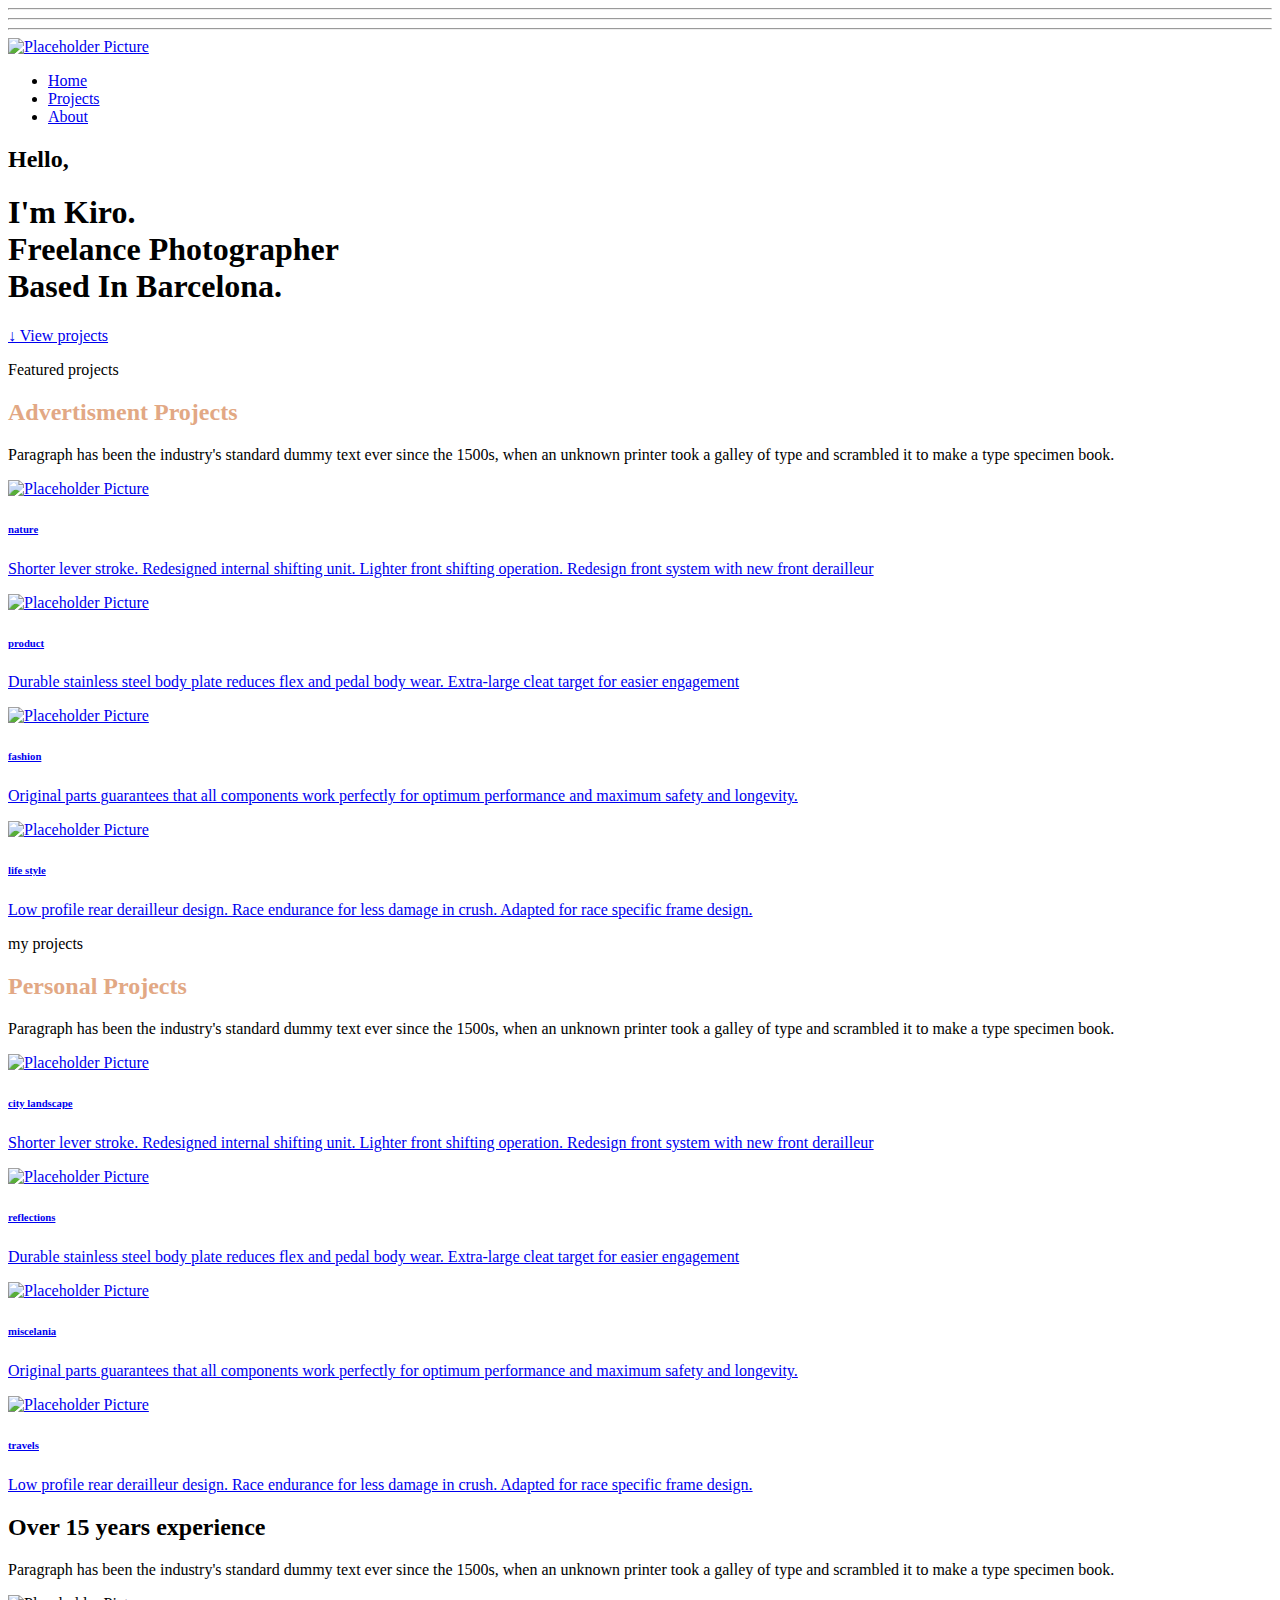
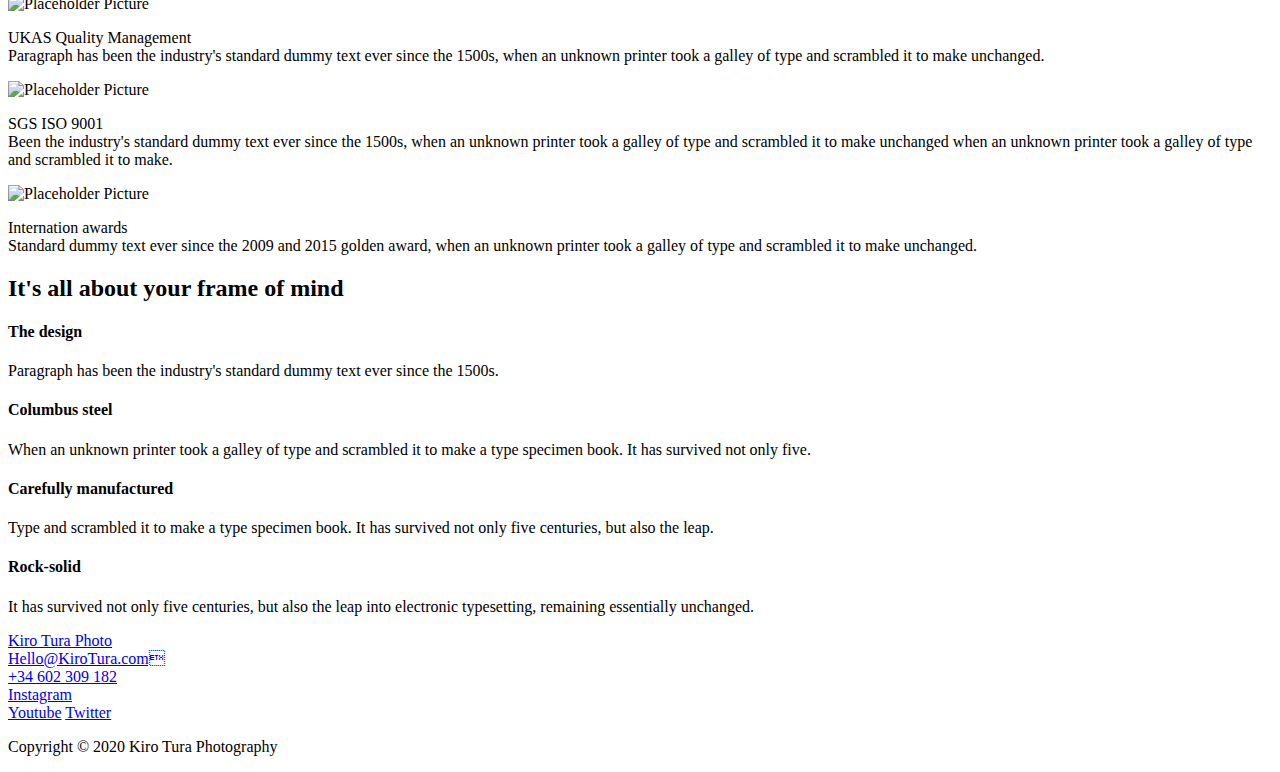
==== index.html @ e9ef2234 "Add files via upload" ====
<!DOCTYPE html>
<html lang="en">

<head>
  <meta charset="utf-8">
  <meta name="viewport" content="width=device-width,initial-scale=1">
  <meta name="generator" content="RSD 5.0.3490">
  <title>Index</title>
  <link rel="stylesheet" href="css/foundation.min.css">
  <link rel="stylesheet" href="css/wireframe-theme.min.css">
  <script>document.createElement( "picture" );</script>
  <script class="picturefill" async="async" src="js/picturefill.min.js"></script>
  <link rel="stylesheet" href="css/main.css">
  <link rel="stylesheet" href="https://fonts.googleapis.com/css?family=Archivo:400,500,b%7CMontserrat:100,300,400%7CRoboto:400,500">
</head>

<body class="no-js">
  <div class="container nav-container">
    <div class="container button mobile-menu-toggle" data-toggle="view-menu">
      <div class="rule menu-line">
        <hr>
      </div>
      <div class="rule menu-line">
        <hr>
      </div>
      <div class="rule menu-line">
        <hr>
      </div>
    </div>
    <div class="container menu-wrapper" data-toggler="show-menu" id="view-menu"><a href="index.html" class="responsive-picture nav-logo">
        <picture>
          <img alt="Placeholder Picture" width="93" height="150" src="./images/KT-LOGO.png">
        </picture>
      </a><ul class="list-container menu"><li class="list-item-container nav-wrapper">
          <a class="link-text nav-item" href="index.html" data-toggle="view-menu">Home</a>
        </li><li class="list-item-container nav-wrapper">
          <a class="link-text nav-item" href="index.html#featured-projects" data-toggle="view-menu">Projects</a>
        </li><li class="list-item-container nav-wrapper">
          <a class="link-text nav-item" href="contact.html" data-toggle="view-menu">About</a>
        </li></ul></div>
  </div>
  <div class="container header-container">
    <div class="container heading-left-cont">
      <div class="container heading-section">
        <h2 class="hero-section-text">Hello,<br></h2>
        <h1 class="heading-1-hero-section">I'm Kiro. <br>Freelance Photographer<br>Based In Barcelona.</h1><a class="link-button button scroller smooth-scroll" href="#featured-projects" id="button-link-1"><span class="button-link-text-1 button-link-text-2">↓</span> View projects<br></a>
      </div>
    </div>
  </div>
  <div class="container surrounding-padding-col-1 featured-projects" id="featured-projects">
    <div class="container six-hundred-centered-cont">
      <p class="paragraph centered light"><span class="uppercase-p-1">Featured projects</span></p>
      <h2 class="centered turquoise">
        <font color="#e2a884">Advertisment Projects</font>
      </h2>
      <p class="paragraph centered light">Paragraph has been the industry's standard dummy text ever since the 1500s, when an unknown printer took a galley of type and scrambled it to make a type specimen book.</p>
    </div>
    <div class="container sample-60-buttons-cont twelve-hundred-centered-cont" data-outofview="true"><a href="project-page.html" class="link-container sample-60-advanced-bt">
        <div class="container">
          <div class="responsive-picture sample-60-img">
            <picture>
              <img alt="Placeholder Picture" width="600" height="600" src="./images/1.jpg">
            </picture>
          </div>
          <h6 class="project-title-box">nature</h6>
          <p class="paragraph text-card">Shorter lever stroke. Redesigned internal shifting unit. Lighter front shifting operation. Redesign front system with new front derailleur</p>
        </div><span class="glyph sample-60-arrow-icon"><i class="coffeecup-icons-arrow-right4"></i></span>
      </a><a href="project-page.html" class="link-container sample-60-advanced-bt">
        <div class="container">
          <div class="responsive-picture sample-60-img">
            <picture>
              <img alt="Placeholder Picture" width="600" height="600" src="./images/6.jpg">
            </picture>
          </div>
          <h6 class="project-title-box">product</h6>
          <p class="paragraph text-card">Durable stainless steel body plate reduces flex and pedal body wear. Extra-large cleat target for easier engagement</p>
        </div><span class="glyph sample-60-arrow-icon"><i class="coffeecup-icons-arrow-right4"></i></span>
      </a><a href="project-page.html" class="link-container sample-60-advanced-bt">
        <div class="container">
          <div class="responsive-picture sample-60-img">
            <picture>
              <img alt="Placeholder Picture" width="600" height="600" src="./images/2.jpg">
            </picture>
          </div>
          <h6 class="project-title-box">fashion</h6>
          <p class="paragraph text-card">Original parts guarantees that all components work perfectly for optimum performance and maximum safety and longevity.</p>
        </div><span class="glyph sample-60-arrow-icon"><i class="coffeecup-icons-arrow-right4"></i></span>
      </a><a href="project-page.html" class="link-container sample-60-advanced-bt">
        <div class="container">
          <div class="responsive-picture sample-60-img">
            <picture>
              <img alt="Placeholder Picture" width="600" height="600" src="./images/5.jpg">
            </picture>
          </div>
          <h6 class="project-title-box">life style</h6>
          <p class="paragraph text-card">Low profile rear derailleur design. Race endurance for less damage in crush. Adapted for race specific frame design.</p>
        </div><span class="glyph sample-60-arrow-icon"><i class="coffeecup-icons-arrow-right4"></i></span>
      </a></div>
  </div>
  <div class="container surrounding-padding-col-1">
    <div class="container six-hundred-centered-cont">
      <p class="paragraph centered light"><span class="uppercase-p-1">my projects</span></p>
      <h2 class="centered turquoise">
        <font color="#e2a884" class="heading-text-1">Personal Projects</font>
      </h2>
      <p class="paragraph centered light">Paragraph has been the industry's standard dummy text ever since the 1500s, when an unknown printer took a galley of type and scrambled it to make a type specimen book.</p>
    </div>
    <div class="container sample-60-buttons-cont twelve-hundred-centered-cont" data-outofview="true"><a href="project-page.html" class="link-container sample-60-advanced-bt">
        <div class="container">
          <div class="responsive-picture sample-60-img">
            <picture>
              <img alt="Placeholder Picture" width="600" height="600" src="./images/9.jpg">
            </picture>
          </div>
          <h6 class="project-title-box"><span class="heading-text-2">city landscape</span></h6>
          <p class="paragraph text-card">Shorter lever stroke. Redesigned internal shifting unit. Lighter front shifting operation. Redesign front system with new front derailleur</p>
        </div><span class="glyph sample-60-arrow-icon personal"><i class="coffeecup-icons-arrow-right4"></i></span>
      </a><a href="project-page.html" class="link-container sample-60-advanced-bt">
        <div class="container">
          <div class="responsive-picture sample-60-img">
            <picture>
              <img alt="Placeholder Picture" width="600" height="600" src="./images/7.jpg">
            </picture>
          </div>
          <h6 class="project-title-box"><span class="heading-text-3">reflections</span></h6>
          <p class="paragraph text-card">Durable stainless steel body plate reduces flex and pedal body wear. Extra-large cleat target for easier engagement</p>
        </div><span class="glyph sample-60-arrow-icon personal"><i class="coffeecup-icons-arrow-right4"></i></span>
      </a><a href="project-page.html" class="link-container sample-60-advanced-bt">
        <div class="container">
          <div class="responsive-picture sample-60-img">
            <picture>
              <img alt="Placeholder Picture" width="600" height="600" src="./images/8.jpg">
            </picture>
          </div>
          <h6 class="project-title-box"><span class="heading-text-4">miscelania</span></h6>
          <p class="paragraph text-card">Original parts guarantees that all components work perfectly for optimum performance and maximum safety and longevity.</p>
        </div><span class="glyph sample-60-arrow-icon personal"><i class="coffeecup-icons-arrow-right4"></i></span>
      </a><a href="project-page.html" class="link-container sample-60-advanced-bt">
        <div class="container">
          <div class="responsive-picture sample-60-img">
            <picture>
              <img alt="Placeholder Picture" width="600" height="600" src="./images/11.jpg">
            </picture>
          </div>
          <h6 class="project-title-box"><span class="heading-text-5">travels</span></h6>
          <p class="paragraph text-card">Low profile rear derailleur design. Race endurance for less damage in crush. Adapted for race specific frame design.</p>
        </div><span class="glyph sample-60-arrow-icon personal"><i class="coffeecup-icons-arrow-right4"></i></span>
      </a></div>
  </div>
  <div class="surrounding-padding-col sample-20 container">
    <div class="container six-hundred-centered-cont">
      <h2 class="centered">Over 15 years experience</h2>
      <p class="paragraph centered">Paragraph has been the industry's standard dummy text ever since the 1500s, when an unknown printer took a galley of type and scrambled it to make a type specimen book.</p>
    </div>
    <div class="container sample-20-content-cont">
      <div class="container sample-20-1of3-cont">
        <div class="responsive-picture sample-12-img">
          <picture>
            <img alt="Placeholder Picture" width="1200" height="1590" src="./images/logo_image.png">
          </picture>
        </div>
        <p class="paragraph text-awards"><span class="uppercase-p">UKAS Quality Management<br></span>Paragraph has been the industry's standard dummy text ever since the 1500s, when an unknown printer took a galley of type and scrambled it to make unchanged.</p>
      </div>
      <div class="container sample-20-1of3-cont">
        <div class="responsive-picture sample-12-img">
          <picture>
            <img alt="Placeholder Picture" width="1200" height="1590" src="./images/logo_image.png">
          </picture>
        </div>
        <p class="paragraph text-awards"><span class="uppercase-p">SGS ISO 9001<br></span>Been the industry's standard dummy text ever since the 1500s, when an unknown printer took a galley of type and scrambled it to make unchanged&nbsp;when an unknown printer took a galley of type and scrambled it to make.</p>
      </div>
      <div class="container sample-20-1of3-cont last">
        <div class="responsive-picture sample-12-img">
          <picture>
            <img alt="Placeholder Picture" width="1200" height="1590" src="./images/logo_image.png">
          </picture>
        </div>
        <p class="paragraph text-awards"><span class="uppercase-p">Internation awards<br></span>Standard dummy text ever since the 2009 and 2015 golden award, when an unknown printer took a galley of type and scrambled it to make unchanged.</p>
      </div>
    </div>
  </div>
  <div class="container sample-11 columbus-bike">
    <div class="container sample-11-left-col">
      <div class="container sample-11-content-cont">
        <h2 class="heading-dark-section">It's all about your frame of mind</h2>
        <div class="container sample-11-feature-cont">
          <h4 class="light">The design</h4>
          <p class="paragraph light">Paragraph has been the industry's standard dummy text ever since the 1500s.</p>
        </div>
        <div class="container sample-11-feature-cont">
          <h4 class="light">Columbus steel</h4>
          <p class="paragraph light">When an unknown printer took a galley of type and scrambled it to make a type specimen book. It has survived not only five.</p>
        </div>
        <div class="container sample-11-feature-cont">
          <h4 class="light">Carefully manufactured</h4>
          <p class="paragraph light">Type and scrambled it to make a type specimen book. It has survived not only five centuries, but also the leap.</p>
        </div>
        <div class="container sample-11-feature-cont">
          <h4 class="light">Rock-solid</h4>
          <p class="paragraph light">It has survived not only five centuries, but also the leap into electronic typesetting, remaining essentially unchanged.</p>
        </div>
      </div>
    </div>
  </div>
  <div class="surrounding-padding-col footer-contact-info container">
    <div class="container one-thousand-centered-cont sample-47-content-cont">
      <div class="container footer-contact-info-cont">
        <a class="link-text footer-contact-info" href="#">Kiro Tura Photo<br></a>
        <a class="link-text footer-contact-info" href="#">Hello@KiroTura.com<br></a>
        <a class="link-text footer-contact-info" href="#">+34 602 309 182</a>
      </div>
      <div class="container footer-contact-info-cont">
        <a class="link-text footer-contact-info" href="#">Instagram<br></a>
        <a class="link-text footer-contact-info" href="#">Youtube</a>
        <a class="link-text footer-contact-info" href="#">Twitter</a>
      </div>
    </div>
  </div>
  <div class="surrounding-padding-col-low footer-copyright container">
    <div class="container one-thousand-centered-cont">
      <p class="paragraph footer-copyright-text">Copyright © 2020 Kiro Tura Photography</p>
    </div>
  </div>
  <script src="js/jquery.min.js"></script>
  <script src="js/outofview.js"></script>
  <script src="js/what-input.min.js"></script>
  <script src="js/foundation.min.js"></script>
  <script>$(document).foundation();</script>
<!-- SMOOTH SCROLL -->
<script>
$(function() {
  $('a.smooth-scroll[href*="#"]:not([href="#"])').click(function() {
    if (location.pathname.replace(/^\//,'') == this.pathname.replace(/^\//,'') && location.hostname == this.hostname) {
      var target = $(this.hash);
      target = target.length ? target : $('[name=' + this.hash.slice(1) +']');
      if (target.length) {
        $('html,body').animate({
          scrollTop: target.offset().top
        }, 1000);
        return false;
      }
    }
  });
});
</script>
<!-- End of SMOOTH SCROLL -->
</body>

</html>
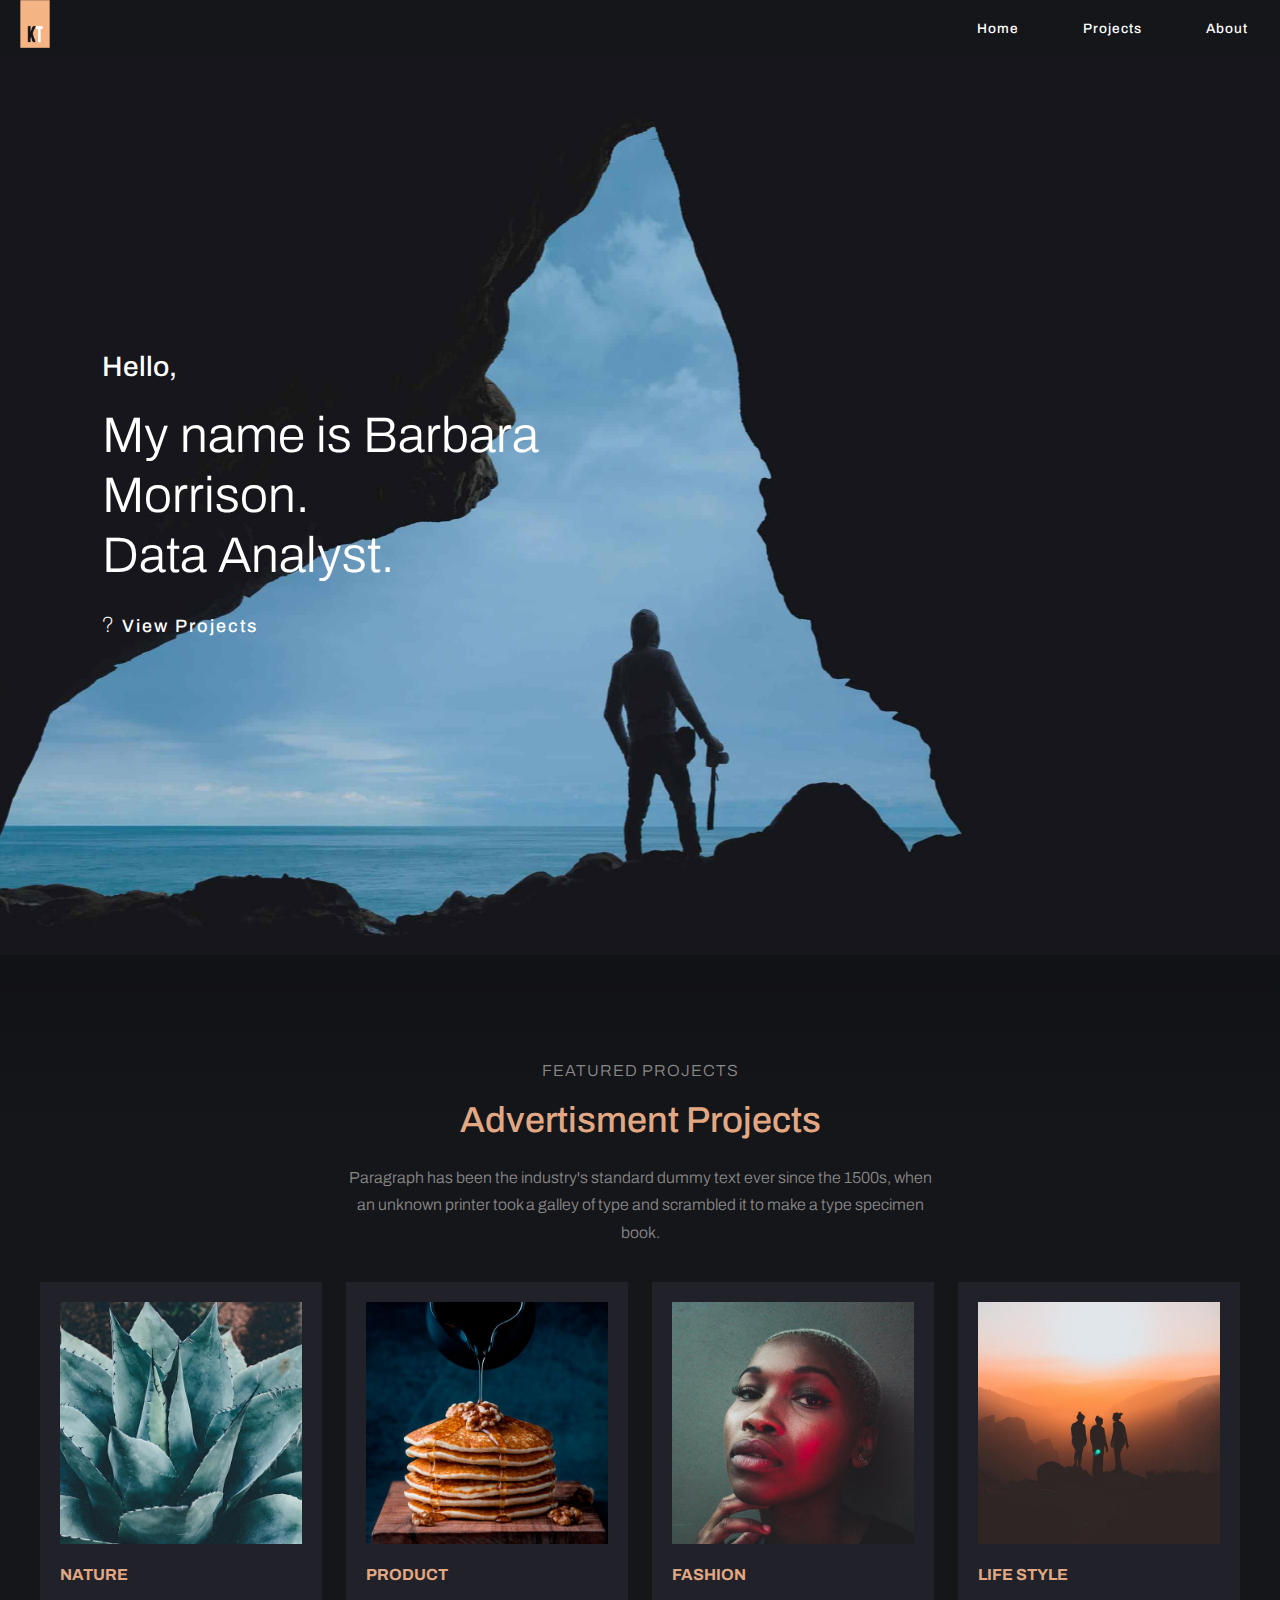
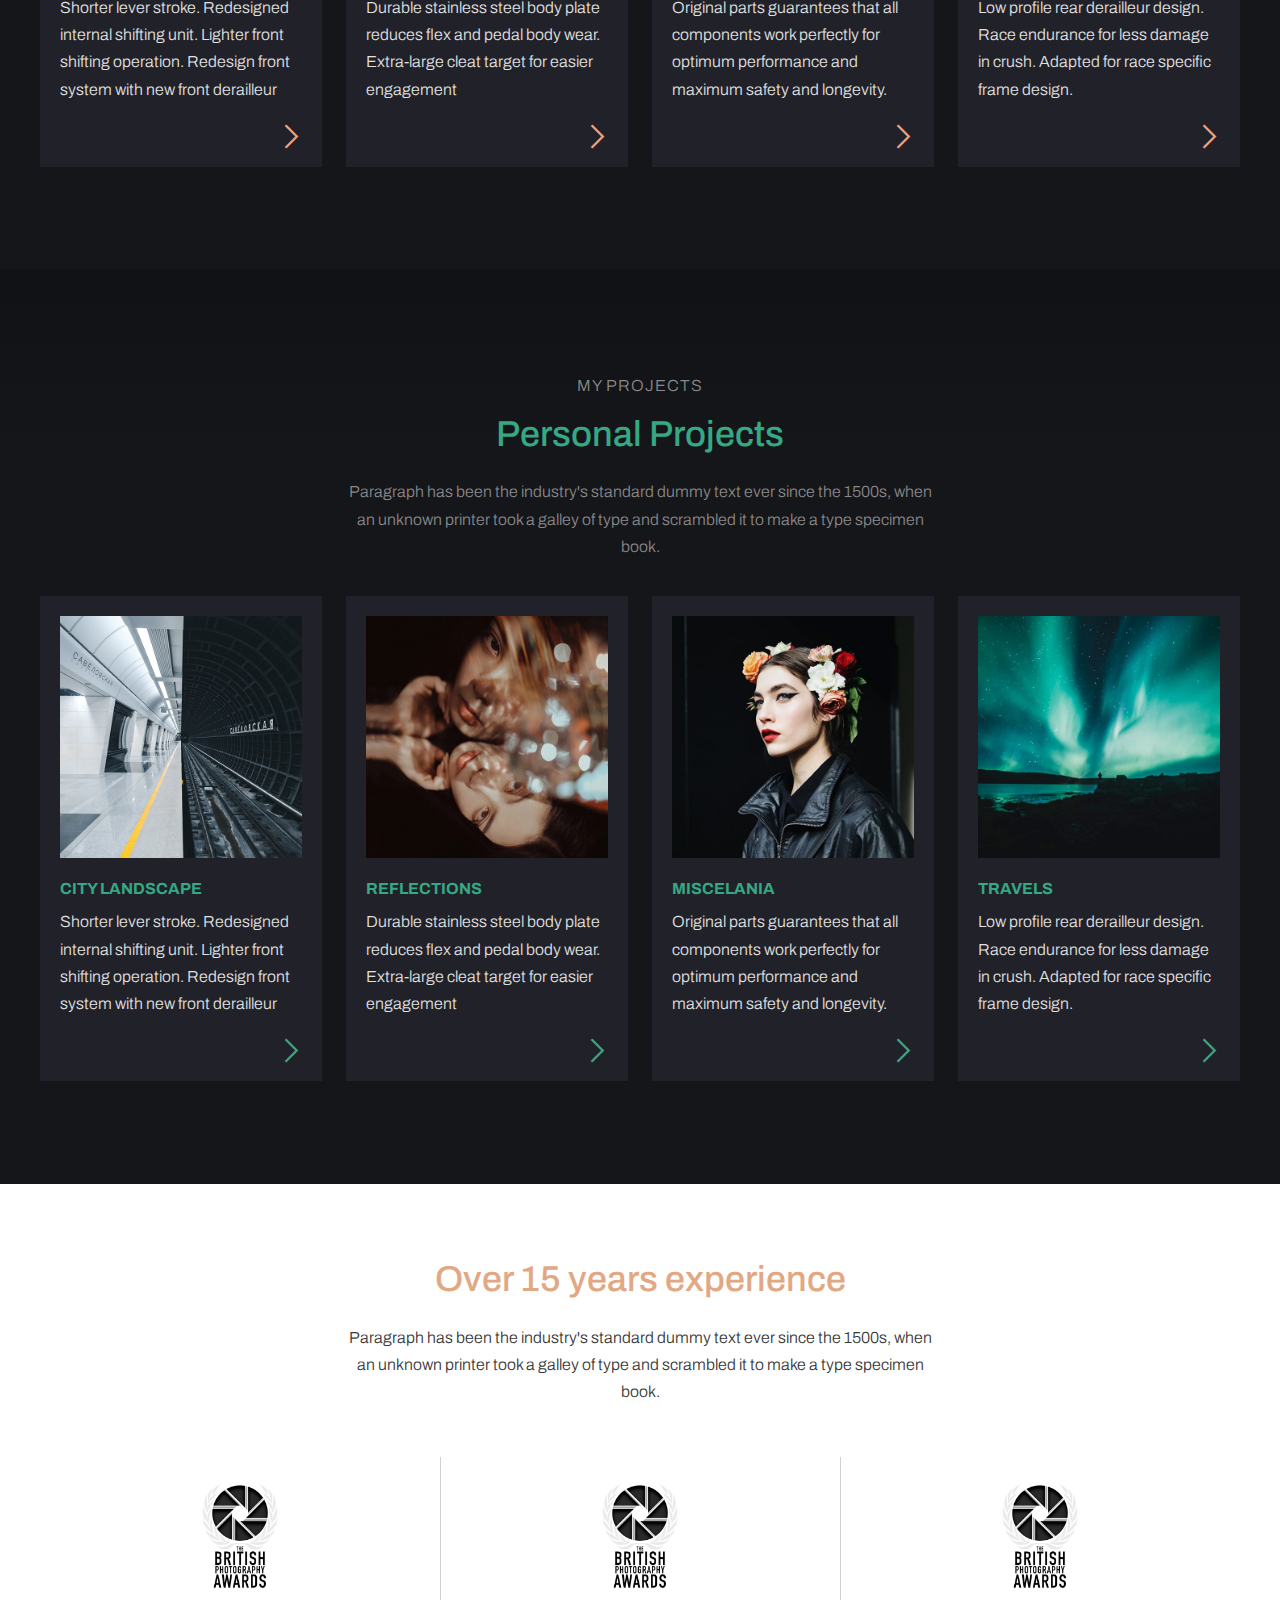
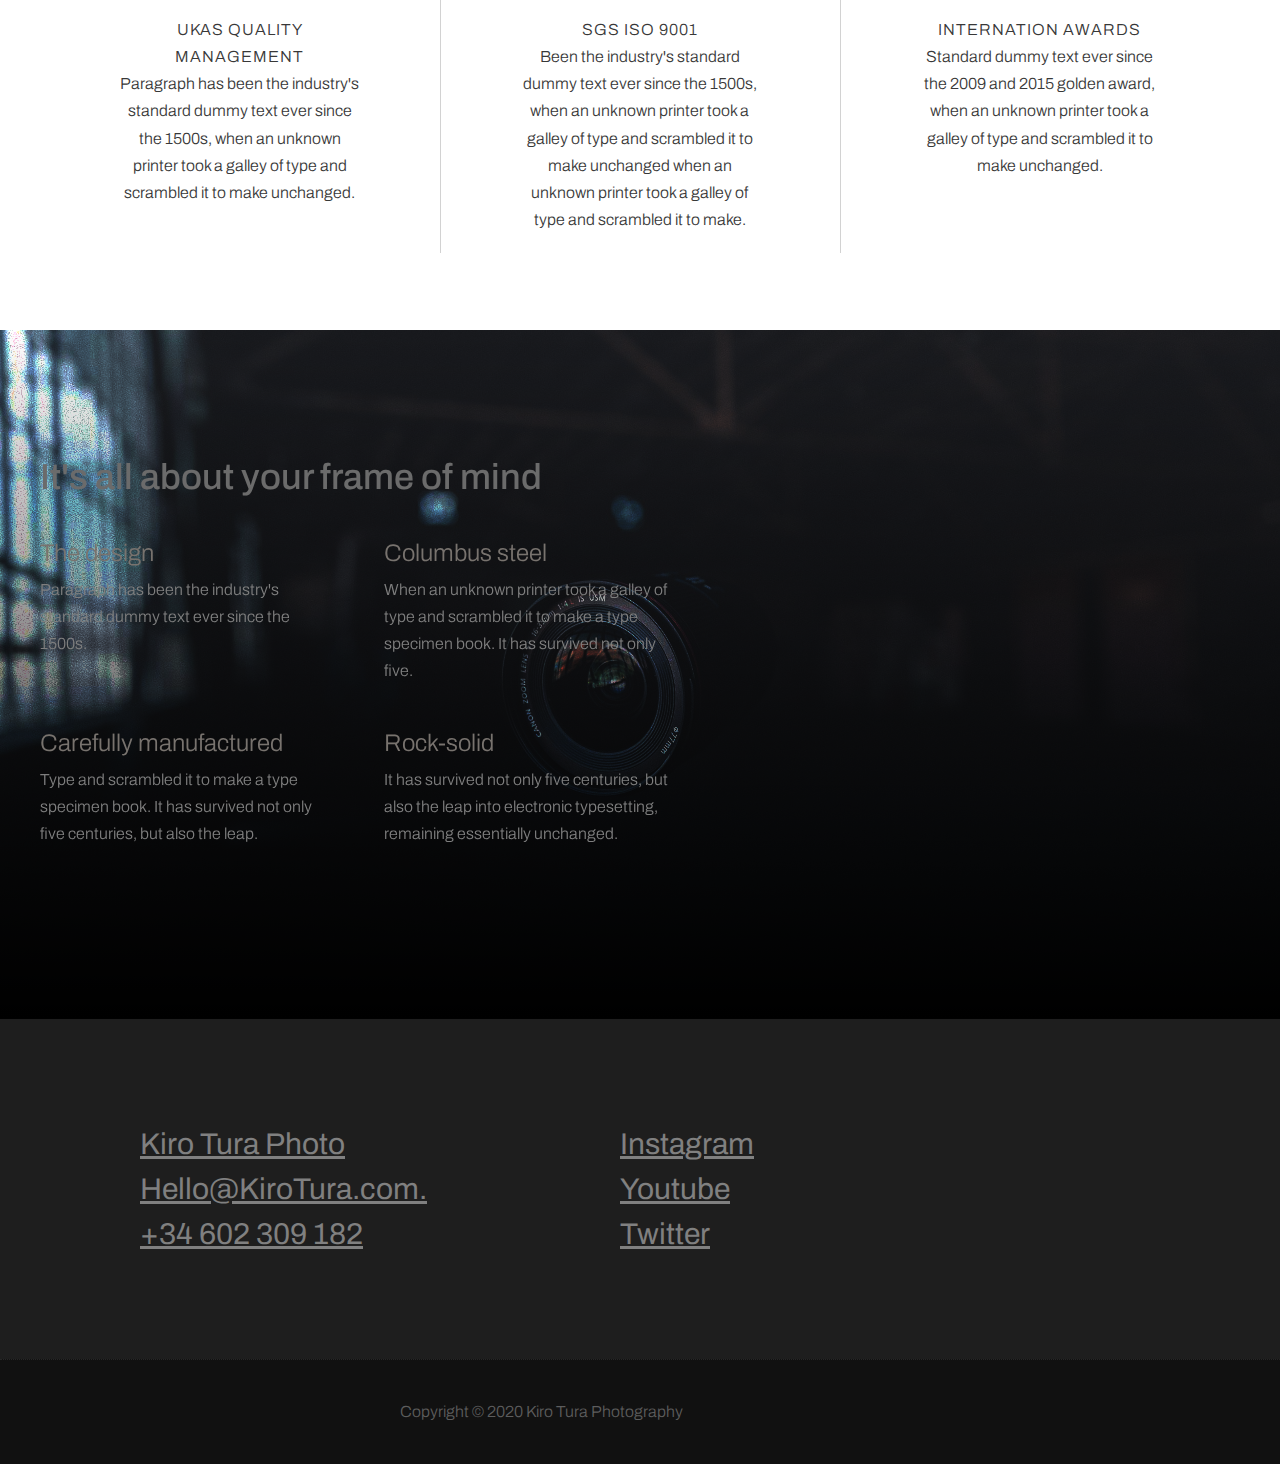
==== commit baeca449: "Add files via upload" ====
--- a/index.html
+++ b/index.html
@@ -43,7 +43,7 @@
     <div class="container heading-left-cont">
       <div class="container heading-section">
         <h2 class="hero-section-text">Hello,<br></h2>
-        <h1 class="heading-1-hero-section">I'm Kiro. <br>Freelance Photographer<br>Based In Barcelona.</h1><a class="link-button button scroller smooth-scroll" href="#featured-projects" id="button-link-1"><span class="button-link-text-1 button-link-text-2">↓</span> View projects<br></a>
+        <h1 class="heading-1-hero-section">My name is Barbara Morrison. <br>Data Analyst.</h1><a class="link-button button scroller smooth-scroll" href="#featured-projects" id="button-link-1"><span class="button-link-text-1 button-link-text-2">?</span> View projects<br></a>
       </div>
     </div>
   </div>
@@ -206,7 +206,7 @@
     <div class="container one-thousand-centered-cont sample-47-content-cont">
       <div class="container footer-contact-info-cont">
         <a class="link-text footer-contact-info" href="#">Kiro Tura Photo<br></a>
-        <a class="link-text footer-contact-info" href="#">Hello@KiroTura.com<br></a>
+        <a class="link-text footer-contact-info" href="#">Hello@KiroTura.com.<br></a>
         <a class="link-text footer-contact-info" href="#">+34 602 309 182</a>
       </div>
       <div class="container footer-contact-info-cont">
--- a/css/wireframe-theme.min.css
+++ b/css/wireframe-theme.min.css
@@ -0,0 +1 @@
+blockquote,body,button,dd,div,dl,dt,form,h1,h2,h3,h4,h5,h6,input,li,ol,p,pre,select,td,textarea,th,ul{font-family:'Helvetica Neue',Helvetica,Arial,sans-serif}body{border:none;max-width:none;margin:0 auto;position:relative;min-height:100vh}.row{border:none}.container,.container-fluid,.form-container,.link-container,.subgrid,[class*=callout]{min-width:10px}.link-container,label.label-container{display:block}li.list-item-link{width:auto;max-width:none;min-width:0;min-height:0;background-color:transparent}.responsive-picture{width:100%;overflow:hidden;max-width:200px;display:block}.responsive-picture picture{max-width:none;display:block;line-height:0}.responsive-picture img{width:100%;height:100%}.placeholder-hero{background-color:lightgrey;text-align:left;padding:10px 0 10px 20px}h1.hero-header{color:#464646}p.hero-tagline{color:#646464;font-style:normal;padding:0}.social-media{display:block}.social-media *{font-family:coffeecup-font-icons!important;color:#444;background-color:transparent}.social-media li{display:inline;padding:2px}.social-element{display:inline-block;text-align:center}.social-element a.social-label{text-align:center;font-family:Georgia,Times,'Times New Roman',serif;display:block}a.social-image{background-color:#525252;border-radius:3px;max-width:32px;display:inline-block}a.social-image img{margin:0 auto;display:block;width:100%;height:100%}span.text-element{display:block;line-height:1.2;font-size:.875em}a.glyph,span.glyph{display:block;text-decoration:none}a.glyph i,span.glyph i{line-height:1}.image-for-button{height:auto;overflow:hidden;width:100%;max-width:24px;display:inline-block;vertical-align:inherit}.image-for-button picture{max-width:none;height:auto;display:block;line-height:0}.image-for-button img{width:100%;height:100%}button.button-glyph,button.button-image{font-family:'Helvetica Neue',Helvetica,Arial,sans-serif}a.glyph-for-button,span.glyph-for-button{font-size:22px;text-decoration:none}a.glyph-for-button i,span.glyph-for-button i{line-height:1}a[class*=link-button] .image-for-button{vertical-align:middle}button[data-coffeebuilder-button][data-disabled]{opacity:.25;cursor:not-allowed}.responsive-video{position:relative;padding-bottom:56.25%;height:0;overflow:hidden;max-width:100%}.responsive-video.square{padding-bottom:120%;max-width:initial}.responsive-video embed,.responsive-video iframe,.responsive-video object{position:absolute;top:0;left:0;width:100%;height:100%}video{width:50%;background-color:#000}audio{display:inline-block;-webkit-box-sizing:border-box;box-sizing:border-box;background-color:transparent;padding:0 20px 30px;height:95px;width:50%;margin:10px}a{-webkit-transition-delay:0s;transition-delay:0s;-webkit-transition-timing-function:ease;transition-timing-function:ease;-webkit-transition-duration:0s;transition-duration:0s;-webkit-transition-property:all;transition-property:all}a.link-image-1-1,a.link-image-1-2,a.link-image-2-1,a.link-image-3-2,a.link-image-4-3{display:block;max-width:200px}a.link-image-1-1 img,a.link-image-1-2 img,a.link-image-2-1 img,a.link-image-3-2 img,a.link-image-4-3 img{max-width:200px;width:100%;height:100%}.rule{padding:5px 0;width:100%;margin:7px 0}.rule hr{margin:0;padding:0;border:none;border-top:1px solid #ddd;width:100%;max-width:none}code{font-family:Consolas,monaco,monospace}form.paypal-button,form.paypal-image{display:inline-block;padding:0;overflow:hidden}form.paypal-button button{padding:.85em 1em;color:inherit;cursor:inherit;display:block;margin:0;width:100%;height:100%}form.paypal-image input[type=image]{width:100%;margin:0}.bg-full-screen-container{position:fixed;top:0;right:0;bottom:0;left:0;z-index:-100;overflow:hidden}video.full-screen-video{position:absolute;top:0;right:0;bottom:0;left:0;z-index:-100;width:100%;height:100%;background-color:transparent;object-fit:cover}.bg-content-size-container{position:relative;display:block;overflow:hidden;margin:0;min-height:100px;width:100%}video.content-size-video{position:absolute;top:0;right:0;bottom:0;left:0;z-index:-1;width:100%;height:100%;background-color:transparent;object-fit:cover}.button.dropdown{border-top-style:none;border-top-color:inherit}.button.dropdown::after{border-color:transparent;border-top-color:inherit}.button.dropdown.hollow.alert::after,.button.dropdown.hollow.primary::after,.button.dropdown.hollow.secondary::after,.button.dropdown.hollow.success::after,.button.dropdown.hollow.warning::after,.button.dropdown.hollow::after{border-top-color:inherit}.accordion-menu .is-accordion-submenu-parent:not(.has-submenu-toggle)>a::after,.submenu-toggle::after{border-color:transparent;border-top-color:inherit}.drilldown .is-drilldown-submenu-parent>a::after,.drilldown.align-left .is-drilldown-submenu-parent>a::after{border-color:transparent;border-left-color:inherit}.drilldown .js-drilldown-back>a::before,.drilldown.align-right .is-drilldown-submenu-parent>a::after{border-color:transparent;border-right-color:inherit}.dropdown.menu>li.is-dropdown-submenu-parent>a::after{border-color:transparent;border-top-color:inherit}.dropdown.menu.vertical>li.opens-left>a::after{border-color:transparent;border-right-color:inherit}.dropdown.menu.vertical>li.opens-right>a::after{border-color:transparent;border-left-color:inherit}.dropdown.menu.medium-horizontal>li.is-dropdown-submenu-parent>a::after{border-color:transparent;border-top-color:inherit}.dropdown.menu.medium-vertical>li.opens-left>a::after{border-color:transparent;border-right-color:inherit}.dropdown.menu.medium-vertical>li.opens-right>a::after{border-color:transparent;border-left-color:inherit}.dropdown.menu.large-horizontal>li.is-dropdown-submenu-parent>a::after{border-color:transparent;border-top-color:inherit}.dropdown.menu.large-vertical>li.opens-left>a::after{border-color:transparent;border-right-color:inherit}.dropdown.menu.large-vertical>li.opens-right>a::after{border-color:transparent;border-left-color:inherit}.is-dropdown-submenu .is-dropdown-submenu-parent.opens-left>a::after{border-color:transparent;border-right-color:inherit}.is-dropdown-submenu .is-dropdown-submenu-parent.opens-right>a::after{border-color:transparent;border-left-color:inherit}.tooltip.bottom::before{border-color:transparent;border-bottom-color:inherit}.tooltip.top::before{border-color:transparent;border-top-color:inherit}.tooltip.left::before{border-color:transparent;border-left-color:inherit}.tooltip.right::before{border-color:transparent;border-right-color:inherit}textarea{resize:none}input[type=range]{display:block;width:100%;margin:0 0 1rem;height:2.4375rem}.label-container span.text-element{display:inline-block;font-size:1em}.container.sd-four-cols,.container.sd-three-cols,.container.sd-two-cols{display:grid;max-width:75rem;padding-right:.625rem;padding-left:.625rem;margin-right:auto;margin-left:auto}@media screen and (min-width:40rem){.container.sd-four-cols,.container.sd-three-cols,.container.sd-two-cols{padding-right:.9375rem;padding-left:.9375rem;grid-column-gap:1.875rem}.container.sd-two-cols{grid-template-columns:1fr 1fr}.container.sd-three-cols{grid-template-columns:1fr 1fr 1fr}.container.sd-four-cols{grid-template-columns:1fr 1fr;grid-template-rows:auto auto}}@media screen and (min-width:64rem){.container.sd-four-cols{grid-template-columns:1fr 1fr 1fr 1fr}}--- a/css/main.css
+++ b/css/main.css
@@ -0,0 +1,1920 @@
+/* Text Elements */
+
+h1.title-project-page {
+  width: 80vw;
+  box-shadow: none;
+  color: #fff;
+  text-align: center;
+  text-transform: uppercase;
+  letter-spacing: 12px;
+  font-weight: 900;
+  font-size: 20px;
+  font-family: 'Archivo', sans-serif;
+
+  mix-blend-mode: normal;
+}
+
+h1 {
+  margin-bottom: 1rem;
+  color: #0067ff;
+  font-weight: 300;
+  font-size: 22px;
+  font-family: 'Montserrat', sans-serif;
+  line-height: 1.2;
+}
+
+h1.heading-1-hero-section {
+  color: #fff;
+  font-size: 32px;
+  font-family: 'Archivo', sans-serif;
+}
+
+h2 {
+  margin-bottom: 1.5rem;
+  margin-left: 0;
+  color: #fff;
+  font-weight: 500;
+  font-size: 28px;
+  font-family: 'Archivo', sans-serif;
+  line-height: 1.1;
+}
+
+h2.centered {
+  color: #e2a884;
+  text-align: center;
+}
+
+h2.turquoise {
+  color: #50b1a9;
+}
+
+h2.centered.turquoise {
+  color: #50b1a9;
+}
+
+h2.hero-section-text {
+  max-width: 0;
+  color: #fff;
+  text-transform: capitalize;
+  font-size: 28px;
+}
+
+h2 font.heading-text-1 {
+  color: #35a884;
+}
+
+h2.heading-dark-section {
+  margin-bottom: 40px;
+  width: 100%;
+  color: #fff;
+}
+
+h4 {
+  color: #404040;
+  font-weight: 300;
+  font-size: 18px;
+  font-family: 'Archivo', sans-serif;
+  line-height: 1.25;
+}
+
+h4.light {
+  color: #aecfea;
+}
+
+h6.project-title-box {
+  color: #e2a884;
+  text-transform: uppercase;
+  font-weight: 700;
+  font-family: 'Archivo', sans-serif;
+}
+
+h6 span.heading-text-2 {
+  color: #35a884;
+}
+
+h6 span.heading-text-3 {
+  color: #35a884;
+}
+
+h6 span.heading-text-4 {
+  color: #35a884;
+}
+
+h6 span.heading-text-5 {
+  color: #35a884;
+}
+
+h6 {
+  font-family: 'Montserrat', sans-serif;
+}
+
+p.paragraph {
+  margin-right: auto;
+  margin-bottom: 1rem;
+  margin-left: auto;
+  max-width: 800px;
+  color: #e1e1e1;
+  text-align: center;
+  font-weight: 300;
+  font-size: 14px;
+  font-family: 'Archivo', sans-serif;
+  line-height: 1.7;
+}
+
+p.paragraph.centered {
+  color: #383838;
+  text-align: center;
+}
+
+p.paragraph span.uppercase-p {
+  text-transform: uppercase;
+  letter-spacing: .0625rem;
+}
+
+p.paragraph.light {
+  color: #898989;
+  text-align: left;
+}
+
+p.paragraph span.uppercase-p-1 {
+  text-transform: uppercase;
+  letter-spacing: .0625rem;
+}
+
+p.paragraph.centered.light {
+  color: #898989;
+  text-align: center;
+}
+
+p.paragraph.footer-copyright-text {
+  margin-top: 5px;
+  margin-bottom: 5px;
+  width: 100%;
+  color: #5d5d5d;
+}
+
+p.paragraph.text-card {
+  margin-bottom: 18px;
+  width: 100%;
+  text-align: left;
+}
+
+p.paragraph.text-awards {
+  margin-bottom: 0;
+  color: #383838;
+  text-align: center;
+}
+
+p.paragraph.paragraph-1 {
+  color: #bebebe;
+}
+
+p.paragraph.contact-paragraph {
+  color: #bebebe;
+}
+
+blockquote {
+  border-left-width: 0;
+  border-left-style: none;
+  color: #404040;
+  font-family: 'Roboto', Arial, 'Helvetica Neue', Helvetica, sans-serif;
+}
+
+blockquote.contact-large-quote-text {
+  padding-top: 0;
+  padding-right: 0;
+  padding-left: 0;
+  color: #404040;
+  text-indent: -15px;
+  text-transform: uppercase;
+  font-size: 30px;
+  font-family: 'Anton', sans-serif;
+  line-height: 1;
+}
+
+blockquote.contact-large-quote-text.light {
+  max-width: 600px;
+  color: #fff;
+  text-indent: -14px;
+  text-transform: capitalize;
+  font-family: 'Archivo', sans-serif;
+  line-height: 1.2;
+}
+
+a.link-text {
+  color: #e1e1e1;
+  text-decoration: underline;
+  font-size: 22px;
+  font-family: 'Archivo', sans-serif;
+}
+
+a.link-text.footer-contact-info {
+  color: #808080;
+  font-size: 18px;
+  line-height: 1.5;
+  -webkit-transition-duration: .15s;
+     -moz-transition-duration: .15s;
+       -o-transition-duration: .15s;
+          transition-duration: .15s;
+  -webkit-transition-property: color;
+     -moz-transition-property: color;
+       -o-transition-property: color;
+          transition-property: color;
+}
+
+a.link-text.nav-item {
+  display: block;
+  margin-right: 0;
+  margin-left: 0;
+  padding: 1.5rem .636364rem 1.3rem .6363636363636364rem;
+  color: #fff;
+  text-align: center;
+  text-decoration: none;
+  text-transform: capitalize;
+  letter-spacing: 1px;
+  font-weight: 500;
+  font-size: 18px;
+  font-family: 'Archivo', sans-serif;
+  -webkit-transition-delay: .05s;
+     -moz-transition-delay: .05s;
+       -o-transition-delay: .05s;
+          transition-delay: .05s;
+  -webkit-transition-timing-function: ease-in-out;
+     -moz-transition-timing-function: ease-in-out;
+       -o-transition-timing-function: ease-in-out;
+          transition-timing-function: ease-in-out;
+  -webkit-transition-duration: .3s;
+     -moz-transition-duration: .3s;
+       -o-transition-duration: .3s;
+          transition-duration: .3s;
+  -webkit-transition-property: all;
+     -moz-transition-property: all;
+       -o-transition-property: all;
+          transition-property: all;
+}
+
+a.link-text.link-previous-next-project {
+  color: #fff;
+  text-decoration: none;
+  text-transform: uppercase;
+  letter-spacing: 1px;
+  font-weight: 500;
+  font-size: 20px;
+}
+
+a.link-text.footer-contact-info:hover {
+  color: #ababab;
+  -webkit-transition-duration: .15s;
+     -moz-transition-duration: .15s;
+       -o-transition-duration: .15s;
+          transition-duration: .15s;
+  -webkit-transition-property: color;
+     -moz-transition-property: color;
+       -o-transition-property: color;
+          transition-property: color;
+}
+
+/* Interaction Elements */
+
+a.link-button.button {
+  margin-right: 10px;
+  margin-bottom: 10px;
+  padding-right: 1.7em;
+  padding-left: 1.7em;
+  border-color: rgba(60, 60, 60, .25);
+  background-color: transparent;
+  color: #3c3c3c;
+  text-transform: uppercase;
+  font-weight: 500;
+  font-family: 'Roboto', Arial, 'Helvetica Neue', Helvetica, sans-serif;
+}
+
+a.link-button {
+  padding: 12px 20px;
+  border-color: #0067ff;
+  border-radius: 0;
+  background-color: transparent;
+  letter-spacing: 2px;
+  font-size: 13px;
+  font-family: 'Montserrat', sans-serif;
+}
+
+a.link-button.button.newsletter-bt {
+  margin-right: 0;
+  margin-bottom: 0;
+}
+
+a.link-button.button.scroller.smooth-scroll {
+  border-width: 0;
+  color: #fff;
+  text-transform: capitalize;
+  font-family: 'Archivo', sans-serif;
+}
+
+a.link-button span.button-link-text-1 {
+  font-size: 1rem;
+}
+
+a.link-button span.button-link-text-2 {
+  font-size: .9375rem;
+}
+
+a.link-button span.button-link-text-1.button-link-text-2 {
+  font-weight: 100;
+  font-size: 1.375rem;
+}
+
+a.link-button#button-link-1 {
+  padding-right: 1.7em;
+  padding-left: 0;
+}
+
+a.link-button.button.scroller.smooth-scroll:hover {
+  color: #e2a884;
+  -webkit-transition-delay: 0s, 0s, 0s;
+     -moz-transition-delay: 0s, 0s, 0s;
+       -o-transition-delay: 0s, 0s, 0s;
+          transition-delay: 0s, 0s, 0s;
+  -webkit-transition-timing-function: ease-out, ease-out, ease;
+     -moz-transition-timing-function: ease-out, ease-out, ease;
+       -o-transition-timing-function: ease-out, ease-out, ease;
+          transition-timing-function: ease-out, ease-out, ease;
+  -webkit-transition-duration: 0s, .3s, 1s;
+     -moz-transition-duration: 0s, .3s, 1s;
+       -o-transition-duration: 0s, .3s, 1s;
+          transition-duration: 0s, .3s, 1s;
+  -webkit-transition-property: background-color, color, all;
+     -moz-transition-property: background-color, color, all;
+       -o-transition-property: background-color, color, all;
+          transition-property: background-color, color, all;
+  -webkit-transform: translateY(5px) translateZ(-1px) perspective(0px);
+     -moz-transform: translateY(5px) translateZ(-1px) perspective(0px);
+          transform: translateY(5px) translateZ(-1px) perspective(0px);
+}
+
+input[type=text] {
+  margin-bottom: 0;
+  padding-top: 1.2rem;
+  padding-bottom: 1.2rem;
+  color: #3c3c3c;
+  font-size: 14px;
+  font-family: 'Roboto', Arial, 'Helvetica Neue', Helvetica, sans-serif;
+}
+
+select.select {
+  color: #3c3c3c;
+  font-size: 14px;
+  font-family: 'Roboto', Arial, 'Helvetica Neue', Helvetica, sans-serif;
+}
+
+textarea {
+  height: 10rem;
+  color: #3c3c3c;
+  font-size: 14px;
+  font-family: 'Roboto', Arial, 'Helvetica Neue', Helvetica, sans-serif;
+}
+
+label.label {
+  margin-top: 20px;
+  margin-bottom: 10px;
+  padding: 0;
+  background-color: transparent;
+  color: #3c3c3c;
+  font-size: 14px;
+  font-family: 'Roboto', Arial, 'Helvetica Neue', Helvetica, sans-serif;
+}
+
+/* Layout Elements */
+
+body.project-body {
+  display: block;
+  background-color: #e1e1e1;
+}
+
+.container.one-thousand-centered-cont {
+  margin-right: auto;
+  margin-left: auto;
+  max-width: 1000px;
+}
+
+.container.six-hundred-centered-cont {
+  -webkit-flex-direction: column;
+      -ms-flex-direction: column;
+          flex-direction: column;
+  -ms-flex-align: center;
+  margin-right: auto;
+  margin-left: auto;
+  max-width: 600px;
+
+  -webkit-box-orient: vertical;
+  -webkit-box-direction: normal;
+     -moz-box-orient: vertical;
+     -moz-box-direction: normal;
+  -webkit-box-align: center;
+  -webkit-align-items: center;
+     -moz-box-align: center;
+          align-items: center;
+}
+
+.container.surrounding-padding-col {
+  -ms-flex-pack: center;
+  padding: 10vw 40px;
+  background-color: #f2f2f2;
+
+  -webkit-flex-wrap: wrap;
+      -ms-flex-wrap: wrap;
+          flex-wrap: wrap;
+  -webkit-box-pack: center;
+  -webkit-justify-content: center;
+     -moz-box-pack: center;
+          justify-content: center;
+}
+
+.container.sample-11-content-cont {
+  display: -webkit-box;
+  display: -webkit-flex;
+  display:    -moz-box;
+  display: -ms-flexbox;
+  display:         flex;
+  margin-right: 40px;
+  margin-left: 40px;
+  max-width: none;
+
+  -webkit-flex-wrap: wrap;
+      -ms-flex-wrap: wrap;
+          flex-wrap: wrap;
+}
+
+.container.sample-11-feature-cont {
+  margin-right: 0;
+  margin-bottom: 4%;
+  width: 100%;
+}
+
+.container.sample-20-content-cont {
+  display: -webkit-box;
+  display: -webkit-flex;
+  display:    -moz-box;
+  display: -ms-flexbox;
+  display:         flex;
+  -webkit-flex-direction: column;
+      -ms-flex-direction: column;
+          flex-direction: column;
+  -ms-flex-align: center;
+  margin-top: 4vw;
+  margin-bottom: 0vw;
+
+  -webkit-box-orient: vertical;
+  -webkit-box-direction: normal;
+     -moz-box-orient: vertical;
+     -moz-box-direction: normal;
+  -webkit-box-align: center;
+  -webkit-align-items: center;
+     -moz-box-align: center;
+          align-items: center;
+  -webkit-flex-wrap: wrap;
+      -ms-flex-wrap: wrap;
+          flex-wrap: wrap;
+}
+
+.container.sample-20-1of3-cont {
+  margin-bottom: 30px;
+  padding-right: 30px;
+  padding-bottom: 22px;
+  padding-left: 30px;
+  max-width: none;
+  width: 100%;
+  box-shadow: #d2d2d2 0 1px 0 0;
+}
+
+.container.last.sample-20-1of3-cont {
+  box-shadow: transparent 0 1px 0 0;
+}
+
+.container.twelve-hundred-centered-cont {
+  margin-right: auto;
+  margin-left: auto;
+  max-width: 1200px;
+}
+
+.container.one-thousand-centered-cont.sample-47-content-cont {
+  display: -webkit-box;
+  display: -webkit-flex;
+  display:    -moz-box;
+  display: -ms-flexbox;
+  display:         flex;
+  -webkit-flex-direction: row;
+      -ms-flex-direction: row;
+          flex-direction: row;
+
+  -webkit-box-orient: horizontal;
+  -webkit-box-direction: normal;
+     -moz-box-orient: horizontal;
+     -moz-box-direction: normal;
+  -webkit-flex-wrap: wrap;
+      -ms-flex-wrap: wrap;
+          flex-wrap: wrap;
+}
+
+.container.surrounding-padding-col-low {
+  -ms-flex-pack: center;
+  padding: 7vw 40px;
+
+  -webkit-flex-wrap: wrap;
+      -ms-flex-wrap: wrap;
+          flex-wrap: wrap;
+  -webkit-box-pack: center;
+  -webkit-justify-content: center;
+     -moz-box-pack: center;
+          justify-content: center;
+}
+
+.container.heading-section {
+  display: block;
+  float: none;
+  clear: none;
+  margin: 10vw 20px;
+  max-width: none;
+}
+
+.container.sample-11-left-col {
+  display: -webkit-box;
+  display: -webkit-flex;
+  display:    -moz-box;
+  display: -ms-flexbox;
+  display:         flex;
+  -webkit-flex-direction: column;
+      -ms-flex-direction: column;
+          flex-direction: column;
+  -ms-flex-pack: center;
+  -ms-flex-align: center;
+  width: 100%;
+  -webkit-filter: invert(.58);
+          filter: invert(.58);
+
+  -webkit-box-pack: center;
+  -webkit-justify-content: center;
+     -moz-box-pack: center;
+          justify-content: center;
+  -webkit-box-orient: vertical;
+  -webkit-box-direction: normal;
+     -moz-box-orient: vertical;
+     -moz-box-direction: normal;
+  -webkit-box-align: center;
+  -webkit-align-items: center;
+     -moz-box-align: center;
+          align-items: center;
+}
+
+.container.surrounding-padding-col-1 {
+  -ms-flex-pack: center;
+  padding: 10vw 40px;
+  background-color: #15161a;
+  background-image: -webkit-linear-gradient(top, rgba(0, 0, 0, .2) 0%, rgba(0, 0, 0, 0) 20%);
+  background-image:    -moz-linear-gradient(top, rgba(0, 0, 0, .2) 0%, rgba(0, 0, 0, 0) 20%);
+  background-image:      -o-linear-gradient(top, rgba(0, 0, 0, .2) 0%, rgba(0, 0, 0, 0) 20%);
+  background-image:         linear-gradient(180deg, rgba(0, 0, 0, .2) 0%, rgba(0, 0, 0, 0) 20%);
+  background-attachment: scroll;
+  background-position: left top;
+  background-clip: border-box;
+  background-origin: padding-box;
+  background-size: auto auto;
+  background-repeat: no-repeat;
+
+  -webkit-flex-wrap: wrap;
+      -ms-flex-wrap: wrap;
+          flex-wrap: wrap;
+  -webkit-box-pack: center;
+  -webkit-justify-content: center;
+     -moz-box-pack: center;
+          justify-content: center;
+  background-blend-mode: normal;
+}
+
+.container.sample-60-buttons-cont.twelve-hundred-centered-cont {
+  display: -webkit-box;
+  display: -webkit-flex;
+  display:    -moz-box;
+  display: -ms-flexbox;
+  display:         flex;
+  -ms-flex-pack: justify;
+
+  -webkit-flex-wrap: wrap;
+      -ms-flex-wrap: wrap;
+          flex-wrap: wrap;
+  -webkit-box-pack: justify;
+  -webkit-justify-content: space-between;
+     -moz-box-pack: justify;
+          justify-content: space-between;
+}
+
+.container.surrounding-padding-col.turquoise-breaker {
+  display: -webkit-box;
+  display: -webkit-flex;
+  display:    -moz-box;
+  display: -ms-flexbox;
+  display:         flex;
+  -ms-flex-align: center;
+  min-height: 40vh;
+  background-color: #15161a;
+  background-image: -webkit-linear-gradient(right, rgba(21, 22, 26, .66) 0%, rgba(29, 30, 33, 0) 30%), -webkit-linear-gradient(left, rgba(21, 22, 26, .66) 0%, rgba(29, 30, 33, 0) 30%), url('../images/gif-2.gif');
+  background-image:    -moz-linear-gradient(right, rgba(21, 22, 26, .66) 0%, rgba(29, 30, 33, 0) 30%), -moz-linear-gradient(left, rgba(21, 22, 26, .66) 0%, rgba(29, 30, 33, 0) 30%), url('../images/gif-2.gif');
+  background-image:      -o-linear-gradient(right, rgba(21, 22, 26, .66) 0%, rgba(29, 30, 33, 0) 30%), -o-linear-gradient(left, rgba(21, 22, 26, .66) 0%, rgba(29, 30, 33, 0) 30%), url('../images/gif-2.gif');
+  background-image:         linear-gradient(-90deg, rgba(21, 22, 26, .66) 0%, rgba(29, 30, 33, 0) 30%), linear-gradient(90deg, rgba(21, 22, 26, .66) 0%, rgba(29, 30, 33, 0) 30%), url('../images/gif-2.gif');
+  background-attachment: scroll, scroll, scroll;
+  background-position: left top, left top, center center;
+  background-clip: border-box, border-box, border-box;
+  background-origin: padding-box, padding-box, padding-box;
+  background-size: auto auto, auto auto, cover;
+  background-repeat: no-repeat, no-repeat, no-repeat;
+
+  background-blend-mode: multiply, multiply, overlay;
+  -webkit-box-align: center;
+  -webkit-align-items: center;
+     -moz-box-align: center;
+          align-items: center;
+}
+
+.container.newsletter-form-content-cont.one-thousand-centered-cont {
+  display: -webkit-box;
+  display: -webkit-flex;
+  display:    -moz-box;
+  display: -ms-flexbox;
+  display:         flex;
+}
+
+.container.surrounding-padding-col-low.turquoise-breaker {
+  background-color: #e2a884;
+}
+
+.container.footer-copyright.surrounding-padding-col-low {
+  background-color: #111;
+}
+
+.container.footer-contact-info.surrounding-padding-col {
+  background-color: #1e1e1e;
+}
+
+.container.footer-contact-info-cont {
+  display: -webkit-box;
+  display: -webkit-flex;
+  display:    -moz-box;
+  display: -ms-flexbox;
+  display:         flex;
+  -webkit-flex-direction: column;
+      -ms-flex-direction: column;
+          flex-direction: column;
+  margin-bottom: 20px;
+  padding-right: 20px;
+  width: 100%;
+
+  -webkit-box-orient: vertical;
+  -webkit-box-direction: normal;
+     -moz-box-orient: vertical;
+     -moz-box-direction: normal;
+}
+
+.container.heading-left-cont {
+  display: grid;
+  -webkit-flex-direction: column;
+      -ms-flex-direction: column;
+          flex-direction: column;
+  -ms-flex-pack: center;
+  -ms-flex-align: center;
+  width: 100%;
+
+  -webkit-box-pack: center;
+  -webkit-justify-content: center;
+     -moz-box-pack: center;
+          justify-content: center;
+  -webkit-box-orient: vertical;
+  -webkit-box-direction: normal;
+     -moz-box-orient: vertical;
+     -moz-box-direction: normal;
+  -webkit-box-align: center;
+  -webkit-align-items: center;
+     -moz-box-align: center;
+          align-items: center;
+  grid-template-columns: none;
+  grid-template-rows: none;
+}
+
+.container.contact-large-quote.surrounding-padding-col {
+  display: -webkit-box;
+  display: -webkit-flex;
+  display:    -moz-box;
+  display: -ms-flexbox;
+  display:         flex;
+  -ms-flex-align: center;
+  min-height: 100vh;
+  background-color: #15161a;
+  background-image: url('../images/gif-2.gif');
+  background-attachment: fixed;
+  background-position: right center;
+  background-clip: border-box;
+  background-origin: padding-box;
+  background-size: cover;
+  background-repeat: no-repeat;
+
+  background-blend-mode: overlay;
+  -webkit-box-align: center;
+  -webkit-align-items: center;
+     -moz-box-align: center;
+          align-items: center;
+}
+
+.container.team-lets-talk-cont {
+  margin-bottom: 20px;
+  width: 100%;
+}
+
+.container.headquarters-cont.one-thousand-centered-cont {
+  display: -webkit-box;
+  display: -webkit-flex;
+  display:    -moz-box;
+  display: -ms-flexbox;
+  display:         flex;
+  -webkit-flex-direction: row;
+      -ms-flex-direction: row;
+          flex-direction: row;
+
+  -webkit-flex-wrap: wrap;
+      -ms-flex-wrap: wrap;
+          flex-wrap: wrap;
+  -webkit-box-orient: horizontal;
+  -webkit-box-direction: normal;
+     -moz-box-orient: horizontal;
+     -moz-box-direction: normal;
+}
+
+.container.headquarters-text-cont {
+  width: 100%;
+}
+
+.container.headquarters-gallery-cont {
+  display: -webkit-box;
+  display: -webkit-flex;
+  display:    -moz-box;
+  display: -ms-flexbox;
+  display:         flex;
+  -ms-flex-pack: justify;
+  width: 100%;
+
+  -webkit-flex-wrap: wrap;
+      -ms-flex-wrap: wrap;
+          flex-wrap: wrap;
+  -webkit-box-pack: justify;
+  -webkit-justify-content: space-between;
+     -moz-box-pack: justify;
+          justify-content: space-between;
+}
+
+.container.team-social-content-cont {
+  display: -webkit-box;
+  display: -webkit-flex;
+  display:    -moz-box;
+  display: -ms-flexbox;
+  display:         flex;
+  -ms-flex-pack: end;
+
+  -webkit-flex-wrap: wrap;
+      -ms-flex-wrap: wrap;
+          flex-wrap: wrap;
+  -webkit-box-pack: end;
+  -webkit-justify-content: flex-end;
+     -moz-box-pack: end;
+          justify-content: flex-end;
+}
+
+.container.contact-large-quote-cont.six-hundred-centered-cont {
+  -ms-flex-align: start;
+  margin-right: auto;
+  margin-left: 0vw;
+
+  -webkit-box-align: start;
+  -webkit-align-items: flex-start;
+     -moz-box-align: start;
+          align-items: flex-start;
+}
+
+.container.mobile-menu-toggle {
+  margin-bottom: 0;
+  background-color: rgba(37, 37, 37, .7);
+}
+
+.container.menu-wrapper {
+  position: fixed;
+  top: 60px;
+  right: 0;
+  bottom: 0;
+  left: 0;
+  z-index: 10;
+  display: none;
+  -webkit-flex-direction: column;
+      -ms-flex-direction: column;
+          flex-direction: column;
+  -ms-flex-align: center;
+  padding-top: 40px;
+  padding-bottom: 20px;
+  background-color: rgba(21, 22, 26, .95);
+  box-shadow: none;
+
+  -webkit-box-orient: vertical;
+  -webkit-box-direction: normal;
+     -moz-box-orient: vertical;
+     -moz-box-direction: normal;
+  -webkit-box-align: center;
+  -webkit-align-items: center;
+     -moz-box-align: center;
+          align-items: center;
+}
+
+.container.button.mobile-menu-toggle {
+  display: block;
+  -webkit-flex-direction: column;
+      -ms-flex-direction: column;
+          flex-direction: column;
+  -ms-flex-align: start;
+  padding: 1.2em 40px;
+  max-width: 50%;
+  background-color: #15161a;
+
+  -webkit-box-orient: vertical;
+  -webkit-box-direction: normal;
+     -moz-box-orient: vertical;
+     -moz-box-direction: normal;
+  -webkit-box-align: start;
+  -webkit-align-items: flex-start;
+     -moz-box-align: start;
+          align-items: flex-start;
+}
+
+.container.nav-container {
+  max-width: none;
+  background-color: #15161a;
+}
+
+.container.header-container {
+  display: -webkit-box;
+  display: -webkit-flex;
+  display:    -moz-box;
+  display: -ms-flexbox;
+  display:         flex;
+  -webkit-flex-direction: row;
+      -ms-flex-direction: row;
+          flex-direction: row;
+  height: 100vh;
+  background-color: #070707;
+  background-image: url('../images/aziz-acharki-209259-unsplash.jpg');
+  background-attachment: scroll;
+  background-position: center bottom;
+  background-clip: border-box;
+  background-origin: padding-box;
+  background-size: cover;
+  background-repeat: no-repeat;
+
+  -webkit-box-orient: horizontal;
+  -webkit-box-direction: normal;
+     -moz-box-orient: horizontal;
+     -moz-box-direction: normal;
+  background-blend-mode: normal;
+}
+
+.container.columbus-bike.sample-11 {
+  display: -webkit-box;
+  display: -webkit-flex;
+  display:    -moz-box;
+  display: -ms-flexbox;
+  display:         flex;
+  padding-top: 10vw;
+  padding-bottom: 10vw;
+  background-color: #15161a;
+  background-image: -webkit-linear-gradient(top, rgba(255, 255, 255, 0) 0%, rgba(0, 0, 0, 1) 100%), url('../images/jakob-owens-205635-unsplash.jpg');
+  background-image:    -moz-linear-gradient(top, rgba(255, 255, 255, 0) 0%, rgba(0, 0, 0, 1) 100%), url('../images/jakob-owens-205635-unsplash.jpg');
+  background-image:      -o-linear-gradient(top, rgba(255, 255, 255, 0) 0%, rgba(0, 0, 0, 1) 100%), url('../images/jakob-owens-205635-unsplash.jpg');
+  background-image:         linear-gradient(180deg, rgba(255, 255, 255, 0) 0%, rgba(0, 0, 0, 1) 100%), url('../images/jakob-owens-205635-unsplash.jpg');
+  background-attachment: scroll, scroll;
+  background-position: left top, center center;
+  background-clip: border-box, border-box;
+  background-origin: padding-box, padding-box;
+  background-size: auto auto, auto auto;
+  background-repeat: no-repeat, no-repeat;
+
+  -webkit-flex-wrap: wrap;
+      -ms-flex-wrap: wrap;
+          flex-wrap: wrap;
+  background-blend-mode: normal, color-dodge;
+}
+
+.container.featured-projects.surrounding-padding-col-1 {
+  background-color: #15161a;
+}
+
+.container.custom-sd-two-cols {
+  display: -webkit-box;
+  display: -webkit-flex;
+  display:    -moz-box;
+  display: -ms-flexbox;
+  display:         flex;
+  -webkit-flex-direction: row;
+      -ms-flex-direction: row;
+          flex-direction: row;
+  -ms-flex-pack: center;
+  -ms-flex-align: center;
+  padding: 3rem 0 6rem;
+
+  -webkit-box-orient: horizontal;
+  -webkit-box-direction: normal;
+     -moz-box-orient: horizontal;
+     -moz-box-direction: normal;
+  -webkit-flex-wrap: wrap;
+      -ms-flex-wrap: wrap;
+          flex-wrap: wrap;
+  -webkit-align-content: space-between;
+  -ms-flex-line-pack: justify;
+          align-content: space-between;
+  -webkit-box-align: center;
+  -webkit-align-items: center;
+     -moz-box-align: center;
+          align-items: center;
+  -webkit-box-pack: center;
+  -webkit-justify-content: center;
+     -moz-box-pack: center;
+          justify-content: center;
+  grid-template-columns: repeat(3 , auto);
+  grid-template-rows: auto;
+  -webkit-align-self: center;
+  -ms-flex-item-align: center;
+          align-self: center;
+}
+
+.container.hero-about {
+  display: -webkit-box;
+  display: -webkit-flex;
+  display:    -moz-box;
+  display: -ms-flexbox;
+  display:         flex;
+  -webkit-flex-direction: column;
+      -ms-flex-direction: column;
+          flex-direction: column;
+  -ms-flex-pack: center;
+  -ms-flex-align: center;
+  height: 60vh;
+  background-image: url('../images/jakob-owens-168415-unsplash.jpg');
+  background-attachment: fixed;
+  background-position: center -250px;
+  background-clip: border-box;
+  background-origin: padding-box;
+  background-size: cover;
+  background-repeat: no-repeat;
+
+  background-blend-mode: normal;
+  -webkit-box-orient: vertical;
+  -webkit-box-direction: normal;
+     -moz-box-orient: vertical;
+     -moz-box-direction: normal;
+  -webkit-box-pack: center;
+  -webkit-justify-content: center;
+     -moz-box-pack: center;
+          justify-content: center;
+  -webkit-align-content: center;
+  -ms-flex-line-pack: center;
+          align-content: center;
+  -webkit-box-align: center;
+  -webkit-align-items: center;
+     -moz-box-align: center;
+          align-items: center;
+  -webkit-flex-wrap: wrap;
+      -ms-flex-wrap: wrap;
+          flex-wrap: wrap;
+}
+
+.container.previous-project {
+  display: -webkit-box;
+  display: -webkit-flex;
+  display:    -moz-box;
+  display: -ms-flexbox;
+  display:         flex;
+  -webkit-flex-direction: column;
+      -ms-flex-direction: column;
+          flex-direction: column;
+  -ms-flex-pack: center;
+  -ms-flex-align: center;
+  margin-bottom: .25rem;
+  padding-bottom: 0;
+  min-height: 400px;
+  background-color: #ffbc95;
+  background-image: url('../images/car-background.png');
+  background-attachment: scroll;
+  background-position: center center;
+  background-clip: border-box;
+  background-origin: padding-box;
+  background-size: cover;
+  background-repeat: repeat;
+
+  background-blend-mode: normal;
+  -webkit-box-orient: vertical;
+  -webkit-box-direction: normal;
+     -moz-box-orient: vertical;
+     -moz-box-direction: normal;
+  -webkit-box-align: center;
+  -webkit-align-items: center;
+     -moz-box-align: center;
+          align-items: center;
+  -webkit-box-pack: center;
+  -webkit-justify-content: center;
+     -moz-box-pack: center;
+          justify-content: center;
+}
+
+.container.next-project {
+  display: -webkit-box;
+  display: -webkit-flex;
+  display:    -moz-box;
+  display: -ms-flexbox;
+  display:         flex;
+  -ms-flex-pack: center;
+  -ms-flex-align: center;
+  margin-top: .25rem;
+  min-height: 400px;
+  background-color: #ffbc95;
+  background-image: url('../images/picture-7-1.jpg');
+  background-attachment: scroll;
+  background-position: center center;
+  background-clip: border-box;
+  background-origin: padding-box;
+  background-size: cover;
+  background-repeat: repeat;
+
+  background-blend-mode: normal;
+  -webkit-box-align: center;
+  -webkit-align-items: center;
+     -moz-box-align: center;
+          align-items: center;
+  -webkit-box-pack: center;
+  -webkit-justify-content: center;
+     -moz-box-pack: center;
+          justify-content: center;
+}
+
+.container.projects-header {
+  display: -webkit-box;
+  display: -webkit-flex;
+  display:    -moz-box;
+  display: -ms-flexbox;
+  display:         flex;
+  -webkit-flex-direction: column;
+      -ms-flex-direction: column;
+          flex-direction: column;
+  -ms-flex-pack: center;
+  -ms-flex-align: center;
+  min-height: 60vh;
+  height: auto;
+  background-image: url('../images/alexandr-bormotin-1391847-unsplash-%281%29.jpg');
+  background-attachment: fixed;
+  background-position: center -250px;
+  background-clip: border-box;
+  background-origin: padding-box;
+  background-size: cover;
+  background-repeat: no-repeat;
+
+  background-blend-mode: normal;
+  -webkit-box-orient: vertical;
+  -webkit-box-direction: normal;
+     -moz-box-orient: vertical;
+     -moz-box-direction: normal;
+  -webkit-box-pack: center;
+  -webkit-justify-content: center;
+     -moz-box-pack: center;
+          justify-content: center;
+  -webkit-align-content: center;
+  -ms-flex-line-pack: center;
+          align-content: center;
+  -webkit-box-align: center;
+  -webkit-align-items: center;
+     -moz-box-align: center;
+          align-items: center;
+  -webkit-flex-wrap: wrap;
+      -ms-flex-wrap: wrap;
+          flex-wrap: wrap;
+}
+
+.container.projects-wrapper {
+  display: grid;
+  width: auto;
+  height: auto;
+  background-color: #e1e1e1;
+}
+
+.container.project-nav-row {
+  display: -webkit-box;
+  display: -webkit-flex;
+  display:    -moz-box;
+  display: -ms-flexbox;
+  display:         flex;
+  padding-bottom: 4rem;
+  min-height: 600px;
+
+  -webkit-flex-wrap: wrap;
+      -ms-flex-wrap: wrap;
+          flex-wrap: wrap;
+}
+
+.container.sample-60-buttons-cont.twelve-hundred-centered-cont.outofview {
+  position: relative;
+}
+
+.container.menu-wrapper.show-menu {
+  display: -webkit-box;
+  display: -webkit-flex;
+  display:    -moz-box;
+  display: -ms-flexbox;
+  display:         flex;
+  -ms-flex-pack: start;
+
+  -webkit-box-pack: start;
+  -webkit-justify-content: flex-start;
+     -moz-box-pack: start;
+          justify-content: flex-start;
+}
+
+.container.previous-project:hover {
+  background-blend-mode: multiply;
+}
+
+.container.next-project:hover {
+  background-blend-mode: multiply;
+}
+
+.link-container.sample-60-advanced-bt {
+  display: -webkit-box;
+  display: -webkit-flex;
+  display:    -moz-box;
+  display: -ms-flexbox;
+  display:         flex;
+  -webkit-flex-direction: column;
+      -ms-flex-direction: column;
+          flex-direction: column;
+  -ms-flex-pack: justify;
+  margin-top: 20px;
+  padding: 20px 20px 13px;
+  width: 100%;
+  background-color: #212229;
+  -webkit-transition-timing-function: ease-out;
+     -moz-transition-timing-function: ease-out;
+       -o-transition-timing-function: ease-out;
+          transition-timing-function: ease-out;
+  -webkit-transition-duration: .25s;
+     -moz-transition-duration: .25s;
+       -o-transition-duration: .25s;
+          transition-duration: .25s;
+  -webkit-transition-property: -webkit-transform;
+     -moz-transition-property:         transform, -moz-transform;
+       -o-transition-property:      -o-transform;
+          transition-property: -webkit-transform;
+          transition-property:         transform;
+          transition-property:         transform, -webkit-transform, -moz-transform, -o-transform;
+
+  -webkit-box-orient: vertical;
+  -webkit-box-direction: normal;
+     -moz-box-orient: vertical;
+     -moz-box-direction: normal;
+  -webkit-box-pack: justify;
+  -webkit-justify-content: space-between;
+     -moz-box-pack: justify;
+          justify-content: space-between;
+}
+
+.link-container.sample-60-advanced-bt:hover {
+  -webkit-transition-timing-function: ease;
+     -moz-transition-timing-function: ease;
+       -o-transition-timing-function: ease;
+          transition-timing-function: ease;
+  -webkit-transition-duration: .25s;
+     -moz-transition-duration: .25s;
+       -o-transition-duration: .25s;
+          transition-duration: .25s;
+  -webkit-transition-property: -webkit-transform;
+     -moz-transition-property:         transform, -moz-transform;
+       -o-transition-property:      -o-transform;
+          transition-property: -webkit-transform;
+          transition-property:         transform;
+          transition-property:         transform, -webkit-transform, -moz-transform, -o-transform;
+  -webkit-transform: translateY(0px) scaleX(1.05) scaleY(1.05);
+     -moz-transform: translateY(0px) scaleX(1.05) scaleY(1.05);
+       -o-transform: translateY(0px) scaleX(1.05) scaleY(1.05);
+          transform: translateY(0px) scaleX(1.05) scaleY(1.05);
+}
+
+div.responsive-picture.sample-12-img {
+  margin-right: auto;
+  margin-bottom: 20px;
+  margin-left: auto;
+  max-width: 90px;
+}
+
+span.glyph {
+  color: #3c3c3c;
+}
+
+div.responsive-picture.sample-60-img {
+  margin-right: 20px;
+  margin-bottom: 20px;
+  max-width: none;
+  background-color: #e2a884;
+}
+
+span.glyph.sample-60-arrow-icon {
+  width: 100%;
+  color: #e2a884;
+  text-align: right;
+  font-size: 24px;
+  line-height: 36px;
+}
+
+a.social-image.lets-talk-social-icon {
+  margin-left: 10px;
+  max-width: 48px;
+  background-color: #e2a884;
+}
+
+div.responsive-picture.headquarters-gallery-img {
+  display: block;
+  margin-bottom: 4%;
+  max-width: none;
+  width: 100%;
+  -webkit-transition-delay: 0s;
+     -moz-transition-delay: 0s;
+       -o-transition-delay: 0s;
+          transition-delay: 0s;
+  -webkit-transition-timing-function: ease;
+     -moz-transition-timing-function: ease;
+       -o-transition-timing-function: ease;
+          transition-timing-function: ease;
+  -webkit-transition-duration: 0s;
+     -moz-transition-duration: 0s;
+       -o-transition-duration: 0s;
+          transition-duration: 0s;
+  -webkit-transition-property: none;
+     -moz-transition-property: none;
+       -o-transition-property: none;
+          transition-property: none;
+}
+
+button.button {
+  margin-right: 10px;
+  margin-bottom: 10px;
+  padding: .95em 1.7em .7em;
+  border-color: rgba(60, 60, 60, .25);
+  background-color: transparent;
+  color: #3c3c3c;
+  text-transform: uppercase;
+  letter-spacing: 2px;
+  font-weight: 500;
+  font-family: 'Roboto', Arial, 'Helvetica Neue', Helvetica, sans-serif;
+}
+
+.rule.menu-line hr {
+  border-top-width: 2px;
+  border-top-color: #aecfea;
+}
+
+.rule.menu-line {
+  margin-top: 0;
+  margin-bottom: 0;
+  padding-top: 3px;
+  padding-bottom: 3px;
+  max-width: 24px;
+}
+
+ul.list-container.menu {
+  display: -webkit-box;
+  display: -webkit-flex;
+  display:    -moz-box;
+  display: -ms-flexbox;
+  display:         flex;
+  -webkit-flex-direction: column;
+      -ms-flex-direction: column;
+          flex-direction: column;
+  -ms-flex-pack: center;
+  -ms-flex-align: stretch;
+
+  -webkit-box-pack: center;
+  -webkit-justify-content: center;
+     -moz-box-pack: center;
+          justify-content: center;
+  -webkit-box-orient: vertical;
+  -webkit-box-direction: normal;
+     -moz-box-orient: vertical;
+     -moz-box-direction: normal;
+  -webkit-box-align: stretch;
+  -webkit-align-items: stretch;
+     -moz-box-align: stretch;
+          align-items: stretch;
+}
+
+li.list-item-container.nav-wrapper {
+  position: relative;
+  display: inline-block;
+}
+
+a.responsive-picture.nav-logo {
+  margin-right: auto;
+  margin-bottom: 20px;
+  margin-left: auto;
+  max-width: 60px;
+}
+
+span.glyph.personal.sample-60-arrow-icon {
+  color: #35a884;
+}
+
+div.responsive-picture {
+  padding-top: 0;
+  max-width: none;
+}
+
+div.responsive-picture.photo-interior-project {
+  margin-right: auto;
+  margin-left: auto;
+  padding-top: 1rem;
+  padding-right: .5rem;
+  padding-left: .5rem;
+  max-width: 600px;
+  width: auto;
+}
+
+button.button:hover {
+  padding-bottom: .7em;
+  border-color: rgba(60, 60, 60, .25);
+  background-color: transparent;
+  color: #3c3c3c;
+}
+
+div.responsive-picture.sample-60-img:hover {
+  mix-blend-mode: normal;
+}
+
+div.responsive-picture.photo-interior-project:hover {
+  -webkit-filter: grayscale(1) brightness(.64);
+          filter: grayscale(1) brightness(.64);
+}
+
+a.social-image.lets-talk-social-icon:hover {
+  background-color: #15161a;
+}
+
+@media screen and (min-width: 22.5rem) {
+  /* Text Elements */
+
+  h1.title-project-page {
+    font-size: 26px;
+  }
+
+  h1.heading-1-hero-section {
+    font-size: 45px;
+  }
+
+  /* Layout Elements */
+
+  .container.header-container {
+    -webkit-flex-direction: row;
+        -ms-flex-direction: row;
+            flex-direction: row;
+
+    -webkit-box-orient: horizontal;
+    -webkit-box-direction: normal;
+       -moz-box-orient: horizontal;
+       -moz-box-direction: normal;
+  }
+}
+
+@media screen and (min-width: 40rem) {
+  /* Text Elements */
+
+  h1 {
+    font-size: 28px;
+  }
+
+  h1.heading-1-hero-section {
+    font-size: 50px;
+  }
+
+  h2 {
+    font-size: 32px;
+  }
+
+  h4 {
+    font-size: 20px;
+  }
+
+  p.paragraph {
+    text-align: left;
+    font-size: 15px;
+  }
+
+  p.paragraph.footer-copyright-text {
+    margin-top: 0;
+    margin-bottom: 0;
+    width: 48%;
+    text-align: left;
+  }
+
+  blockquote.contact-large-quote-text {
+    text-indent: -26px;
+    font-size: 28px;
+  }
+
+  blockquote.contact-large-quote-text.light {
+    font-size: 50px;
+  }
+
+  a.link-text.footer-contact-info {
+    font-size: 24px;
+  }
+
+  a.link-text.nav-item {
+    padding: 1.5rem 1rem 1.2rem;
+    letter-spacing: 1px;
+    font-size: .85rem;
+
+    -webkit-box-flex: 1;
+    -webkit-flex: 1;
+       -moz-box-flex: 1;
+        -ms-flex: 1;
+            flex: 1;
+  }
+
+  a.link-text.nav-item:hover {
+    border-top-width: 0;
+    border-top-style: solid;
+    border-bottom-width: 0;
+    color: #e2a884;
+  }
+
+  /* Interaction Elements */
+
+  a.link-button {
+    font-size: 18px;
+  }
+
+  select.select {
+    font-size: 15px;
+  }
+
+  textarea {
+    font-size: 15px;
+  }
+
+  label.label {
+    font-size: 15px;
+  }
+
+  /* Layout Elements */
+
+  .container.sample-11-content-cont {
+    max-width: 600px;
+  }
+
+  .container.sample-11-feature-cont {
+    margin-right: 8%;
+    width: 42%;
+  }
+
+  .container.sample-20-content-cont {
+    -webkit-flex-direction: row;
+        -ms-flex-direction: row;
+            flex-direction: row;
+    -ms-flex-align: stretch;
+
+    -webkit-box-orient: horizontal;
+    -webkit-box-direction: normal;
+       -moz-box-orient: horizontal;
+       -moz-box-direction: normal;
+    -webkit-box-align: stretch;
+    -webkit-align-items: stretch;
+       -moz-box-align: stretch;
+            align-items: stretch;
+  }
+
+  .container.sample-20-1of3-cont {
+    margin-bottom: 0;
+    padding: 20px 40px;
+    max-width: none;
+    width: 33.33%;
+    box-shadow: #d2d2d2 1px 0 0 0;
+  }
+
+  .container.surrounding-padding-col-low {
+    padding-top: 4vw;
+    padding-bottom: 4vw;
+  }
+
+  .container.sample-11-left-col {
+    display: block;
+    -ms-flex-align: end;
+    min-height: 0;
+    max-width: 1200px;
+    width: 70%;
+
+    -webkit-box-align: end;
+    -webkit-align-items: flex-end;
+       -moz-box-align: end;
+            align-items: flex-end;
+  }
+
+  .container.footer-contact-info-cont {
+    margin-bottom: 0;
+    width: 48%;
+  }
+
+  .container.heading-left-cont {
+    display: -webkit-box;
+    display: -webkit-flex;
+    display:    -moz-box;
+    display: -ms-flexbox;
+    display:         flex;
+    -webkit-flex-direction: column;
+        -ms-flex-direction: column;
+            flex-direction: column;
+    -ms-flex-align: end;
+    margin-left: 4rem;
+    min-height: 0;
+    width: 50%;
+
+    -webkit-box-align: end;
+    -webkit-align-items: flex-end;
+       -moz-box-align: end;
+            align-items: flex-end;
+    -webkit-box-orient: vertical;
+    -webkit-box-direction: normal;
+       -moz-box-orient: vertical;
+       -moz-box-direction: normal;
+  }
+
+  .container.team-lets-talk-cont {
+    margin-right: 3%;
+    width: 60%;
+  }
+
+  .container.headquarters-cont.one-thousand-centered-cont {
+    -webkit-flex-direction: row;
+        -ms-flex-direction: row;
+            flex-direction: row;
+    -ms-flex-pack: justify;
+
+    -webkit-box-orient: horizontal;
+    -webkit-box-direction: normal;
+       -moz-box-orient: horizontal;
+       -moz-box-direction: normal;
+    -webkit-box-pack: justify;
+    -webkit-justify-content: space-between;
+       -moz-box-pack: justify;
+            justify-content: space-between;
+  }
+
+  .container.headquarters-text-cont {
+    width: 48%;
+  }
+
+  .container.headquarters-gallery-cont {
+    width: 48%;
+
+    -webkit-align-content: flex-start;
+    -ms-flex-line-pack: start;
+            align-content: flex-start;
+  }
+
+  .container.team-social-content-cont {
+    -ms-flex-pack: justify;
+
+    -webkit-box-pack: justify;
+    -webkit-justify-content: space-between;
+       -moz-box-pack: justify;
+            justify-content: space-between;
+  }
+
+  .container.mobile-menu-toggle {
+    display: none;
+  }
+
+  .container.menu-wrapper {
+    position: static;
+    display: block;
+    -webkit-flex-direction: row;
+        -ms-flex-direction: row;
+            flex-direction: row;
+    padding-top: 0;
+    padding-bottom: 0;
+    text-align: right;
+
+    -webkit-box-orient: horizontal;
+    -webkit-box-direction: normal;
+       -moz-box-orient: horizontal;
+       -moz-box-direction: normal;
+  }
+
+  .container.button.mobile-menu-toggle {
+    display: none;
+  }
+
+  .container.header-container {
+    -webkit-flex-direction: row;
+        -ms-flex-direction: row;
+            flex-direction: row;
+
+    -webkit-box-orient: horizontal;
+    -webkit-box-direction: normal;
+       -moz-box-orient: horizontal;
+       -moz-box-direction: normal;
+  }
+
+  .container.surrounding-padding-col-1 {
+    min-height: 100vh;
+    background-color: #15161a;
+    background-image: -webkit-linear-gradient(top, rgba(0, 0, 0, .2) 0%, rgba(0, 0, 0, 0) 20%);
+    background-image:    -moz-linear-gradient(top, rgba(0, 0, 0, .2) 0%, rgba(0, 0, 0, 0) 20%);
+    background-image:      -o-linear-gradient(top, rgba(0, 0, 0, .2) 0%, rgba(0, 0, 0, 0) 20%);
+    background-image:         linear-gradient(180deg, rgba(0, 0, 0, .2) 0%, rgba(0, 0, 0, 0) 20%);
+  }
+
+  .container.columbus-bike.sample-11 {
+    display: block;
+    background-position: center center;
+  }
+
+  .container.featured-projects.surrounding-padding-col-1 {
+    min-height: 100vh;
+  }
+
+  .container.previous-project {
+    margin-right: 0;
+    margin-bottom: 0;
+  }
+
+  .container.next-project {
+    margin-top: 0;
+  }
+
+  .container.project-nav-row {
+    min-height: 400px;
+  }
+
+  .link-container.sample-60-advanced-bt {
+    margin-bottom: 0;
+    padding-bottom: 10px;
+    width: 32%;
+    -webkit-transition-duration: .15s;
+       -moz-transition-duration: .15s;
+         -o-transition-duration: .15s;
+            transition-duration: .15s;
+    -webkit-transition-property: box-shadow;
+       -moz-transition-property: box-shadow;
+         -o-transition-property: box-shadow;
+            transition-property: box-shadow;
+  }
+
+  ul.list-container.menu {
+    display: inline-block;
+    -webkit-flex-direction: row;
+        -ms-flex-direction: row;
+            flex-direction: row;
+    -ms-flex-pack: end;
+
+    -webkit-box-orient: horizontal;
+    -webkit-box-direction: normal;
+       -moz-box-orient: horizontal;
+       -moz-box-direction: normal;
+    -webkit-box-pack: end;
+    -webkit-justify-content: flex-end;
+       -moz-box-pack: end;
+            justify-content: flex-end;
+    -webkit-box-flex: 1;
+    -webkit-flex: 1;
+       -moz-box-flex: 1;
+        -ms-flex: 1;
+            flex: 1;
+  }
+
+  li.list-item-container.nav-wrapper {
+    padding-right: 0;
+    background-color: transparent;
+  }
+
+  a.responsive-picture.nav-logo {
+    float: left;
+    margin-right: 20px;
+    margin-bottom: 0;
+    margin-left: 20px;
+    max-width: 30px;
+  }
+}
+
+@media screen and (min-width: 64rem) {
+  /* Text Elements */
+
+  h1.title-project-page {
+    font-size: 46px;
+  }
+
+  h1 {
+    font-size: 35px;
+  }
+
+  h2 {
+    font-size: 36px;
+  }
+
+  h4 {
+    font-size: 24px;
+  }
+
+  p.paragraph span.uppercase-p {
+    text-transform: uppercase;
+    letter-spacing: .0625rem;
+  }
+
+  p.paragraph span.uppercase-p-1 {
+    text-transform: uppercase;
+    letter-spacing: .0625rem;
+  }
+
+  p.paragraph {
+    font-size: 16px;
+  }
+
+  blockquote.contact-large-quote-text {
+    text-indent: -30px;
+    font-size: 2.5vw;
+  }
+
+  blockquote.contact-large-quote-text.light {
+    font-size: 60px;
+  }
+
+  a.link-text.footer-contact-info {
+    font-size: 30px;
+  }
+
+  a.link-text.nav-item {
+    padding-top: 1.2rem;
+    padding-right: 2rem;
+    padding-left: 2rem;
+    border-top: .1875rem solid transparent;
+    -webkit-transition-duration: .15s;
+       -moz-transition-duration: .15s;
+         -o-transition-duration: .15s;
+            transition-duration: .15s;
+  }
+
+  a.link-text.nav-item:hover {
+    border-top-width: .1875rem;
+    border-top-color: #e2a884;
+    color: #e2a884;
+    -webkit-transition-duration: .15s;
+       -moz-transition-duration: .15s;
+         -o-transition-duration: .15s;
+            transition-duration: .15s;
+  }
+
+  /* Interaction Elements */
+
+  a.link-button {
+    text-transform: uppercase;
+    font-weight: 500;
+    font-family: 'Roboto', Arial, 'Helvetica Neue', Helvetica, sans-serif;
+  }
+
+  select.select {
+    font-size: 16px;
+  }
+
+  textarea {
+    font-size: 16px;
+  }
+
+  label.label {
+    font-size: 16px;
+  }
+
+  /* Layout Elements */
+
+  .container.surrounding-padding-col {
+    margin-top: 0vh;
+    padding-top: 8vw;
+    padding-bottom: 8vw;
+    background-color: #fff;
+  }
+
+  .container.sample-20-1of3-cont {
+    padding-right: 6vw;
+    padding-left: 6vw;
+    max-width: 1200px;
+  }
+
+  .container.sample-20.surrounding-padding-col {
+    padding-top: 6vw;
+    padding-bottom: 6vw;
+  }
+
+  .container.twelve-hundred-centered-cont {
+    float: none;
+  }
+
+  .container.surrounding-padding-col-low {
+    padding-top: 3vw;
+    padding-bottom: 3vw;
+  }
+
+  .container.heading-section {
+    margin-right: 2px;
+    margin-left: 0;
+    max-width: 600px;
+  }
+
+  .container.sample-11-left-col {
+    width: 60%;
+  }
+
+  .container.surrounding-padding-col-1 {
+    padding-top: 8vw;
+    padding-bottom: 8vw;
+    background-color: #15161a;
+    background-image: -webkit-linear-gradient(top, rgba(0, 0, 0, .2) 0%, rgba(29, 30, 33, 0) 20%);
+    background-image:    -moz-linear-gradient(top, rgba(0, 0, 0, .2) 0%, rgba(29, 30, 33, 0) 20%);
+    background-image:      -o-linear-gradient(top, rgba(0, 0, 0, .2) 0%, rgba(29, 30, 33, 0) 20%);
+    background-image:         linear-gradient(180deg, rgba(0, 0, 0, .2) 0%, rgba(29, 30, 33, 0) 20%);
+    background-attachment: scroll;
+    background-position: left top;
+    background-clip: border-box;
+    background-origin: padding-box;
+    background-size: auto auto;
+    background-repeat: no-repeat;
+
+    background-blend-mode: normal;
+  }
+
+  .container.surrounding-padding-col.turquoise-breaker {
+    padding-top: 4vw;
+    padding-bottom: 4vw;
+  }
+
+  .container.footer-copyright.surrounding-padding-col-low {
+    border-top: .0625rem dotted #272727;
+  }
+
+  .container.contact-large-quote-cont.six-hundred-centered-cont {
+    display: -webkit-box;
+    display: -webkit-flex;
+    display:    -moz-box;
+    display: -ms-flexbox;
+    display:         flex;
+    margin-left: 10vw;
+    max-width: 50vw;
+  }
+
+  .container.sample-11-content-cont {
+    max-width: 800px;
+  }
+
+  .container.footer-contact-info.surrounding-padding-col {
+    background-color: #1e1e1e;
+  }
+
+  .container.columbus-bike.sample-11 {
+    background-size: cover;
+  }
+
+  .link-container.sample-60-advanced-bt {
+    width: 23.5%;
+    -webkit-transition-duration: .25s;
+       -moz-transition-duration: .25s;
+         -o-transition-duration: .25s;
+            transition-duration: .25s;
+    -webkit-transition-property: -webkit-transform;
+       -moz-transition-property:         transform, -moz-transform;
+         -o-transition-property:      -o-transform;
+            transition-property: -webkit-transform;
+            transition-property:         transform;
+            transition-property:         transform, -webkit-transform, -moz-transform, -o-transform;
+  }
+
+  .link-container.sample-60-advanced-bt:hover {
+    -webkit-transform: translateY(0px) scaleX(1.03) scaleY(1.02);
+       -moz-transform: translateY(0px) scaleX(1.03) scaleY(1.02);
+         -o-transform: translateY(0px) scaleX(1.03) scaleY(1.02);
+            transform: translateY(0px) scaleX(1.03) scaleY(1.02);
+  }
+
+  div.responsive-picture.sample-12-img {
+    max-width: 90px;
+  }
+
+  li.list-item-container.nav-wrapper {
+    -webkit-box-flex: 0;
+    -webkit-flex: 0 20;
+       -moz-box-flex: 0;
+        -ms-flex: 0 20;
+            flex: 0 20;
+  }
+}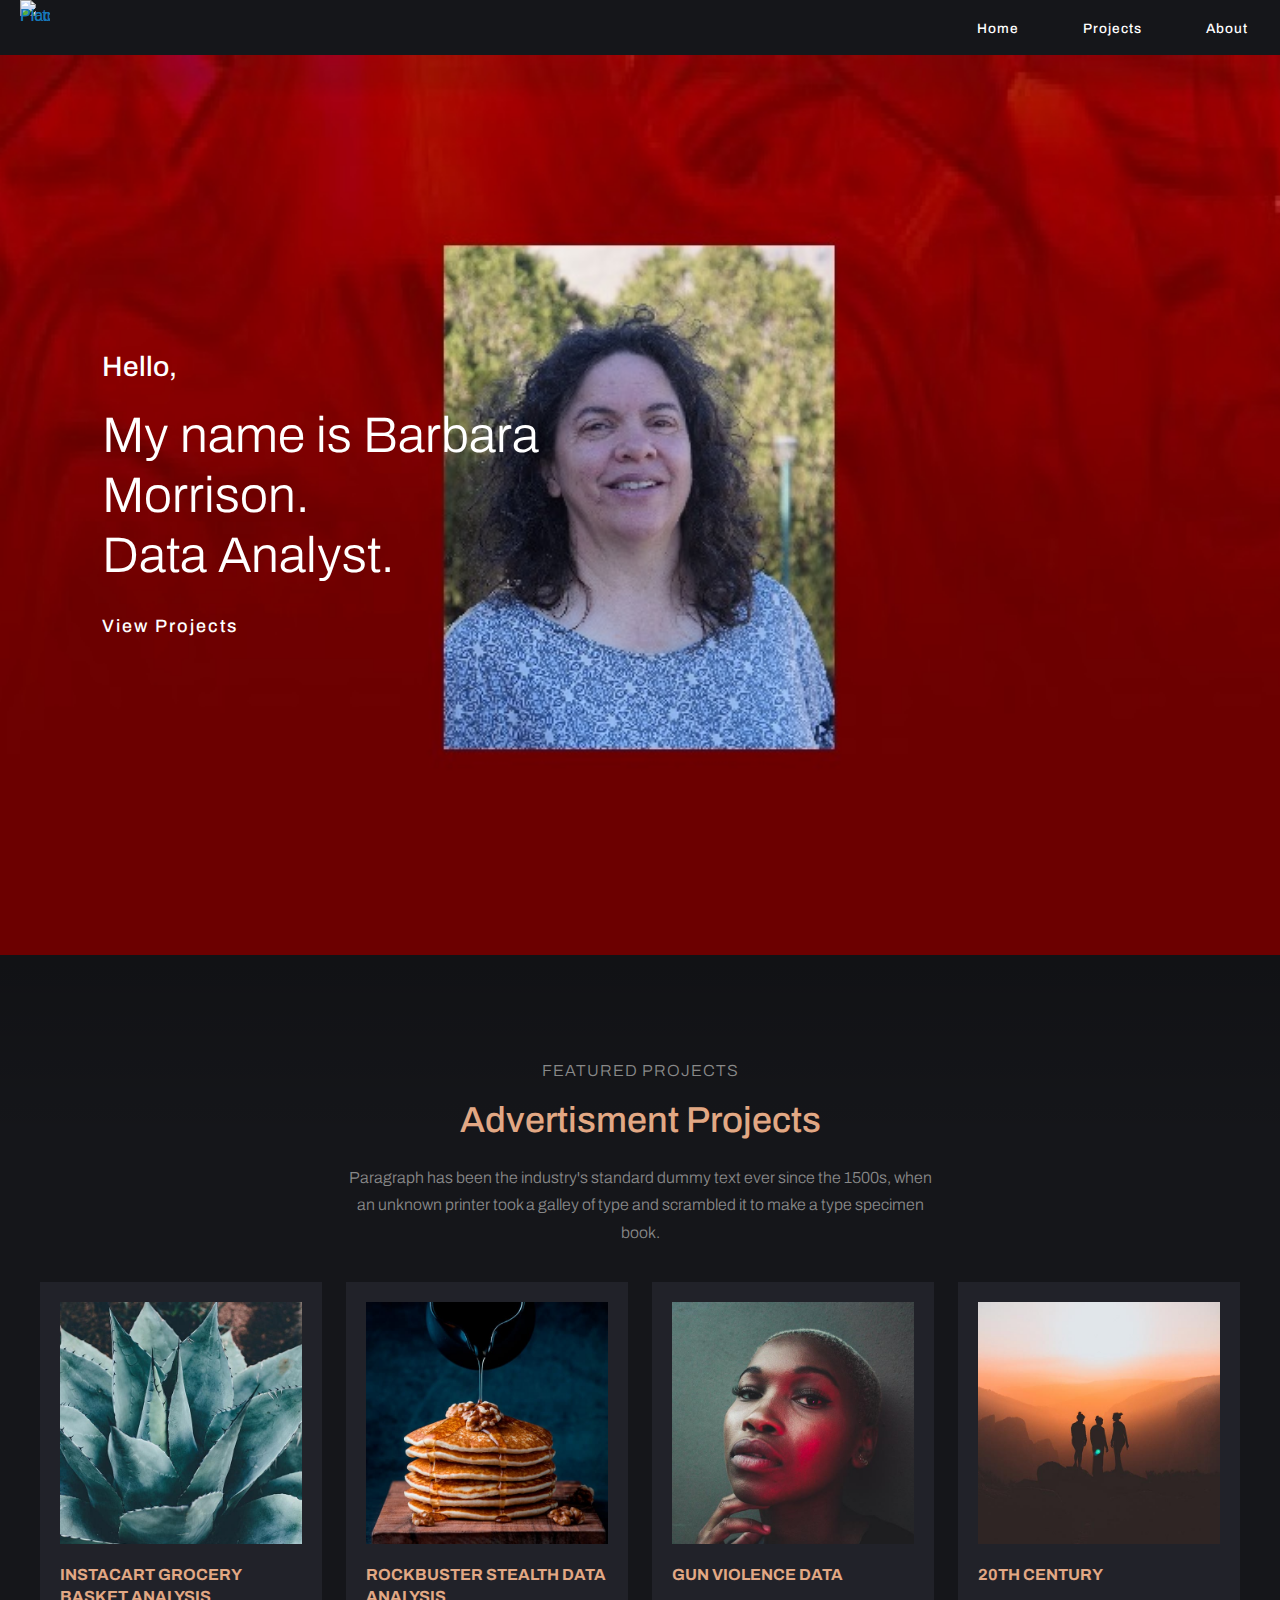
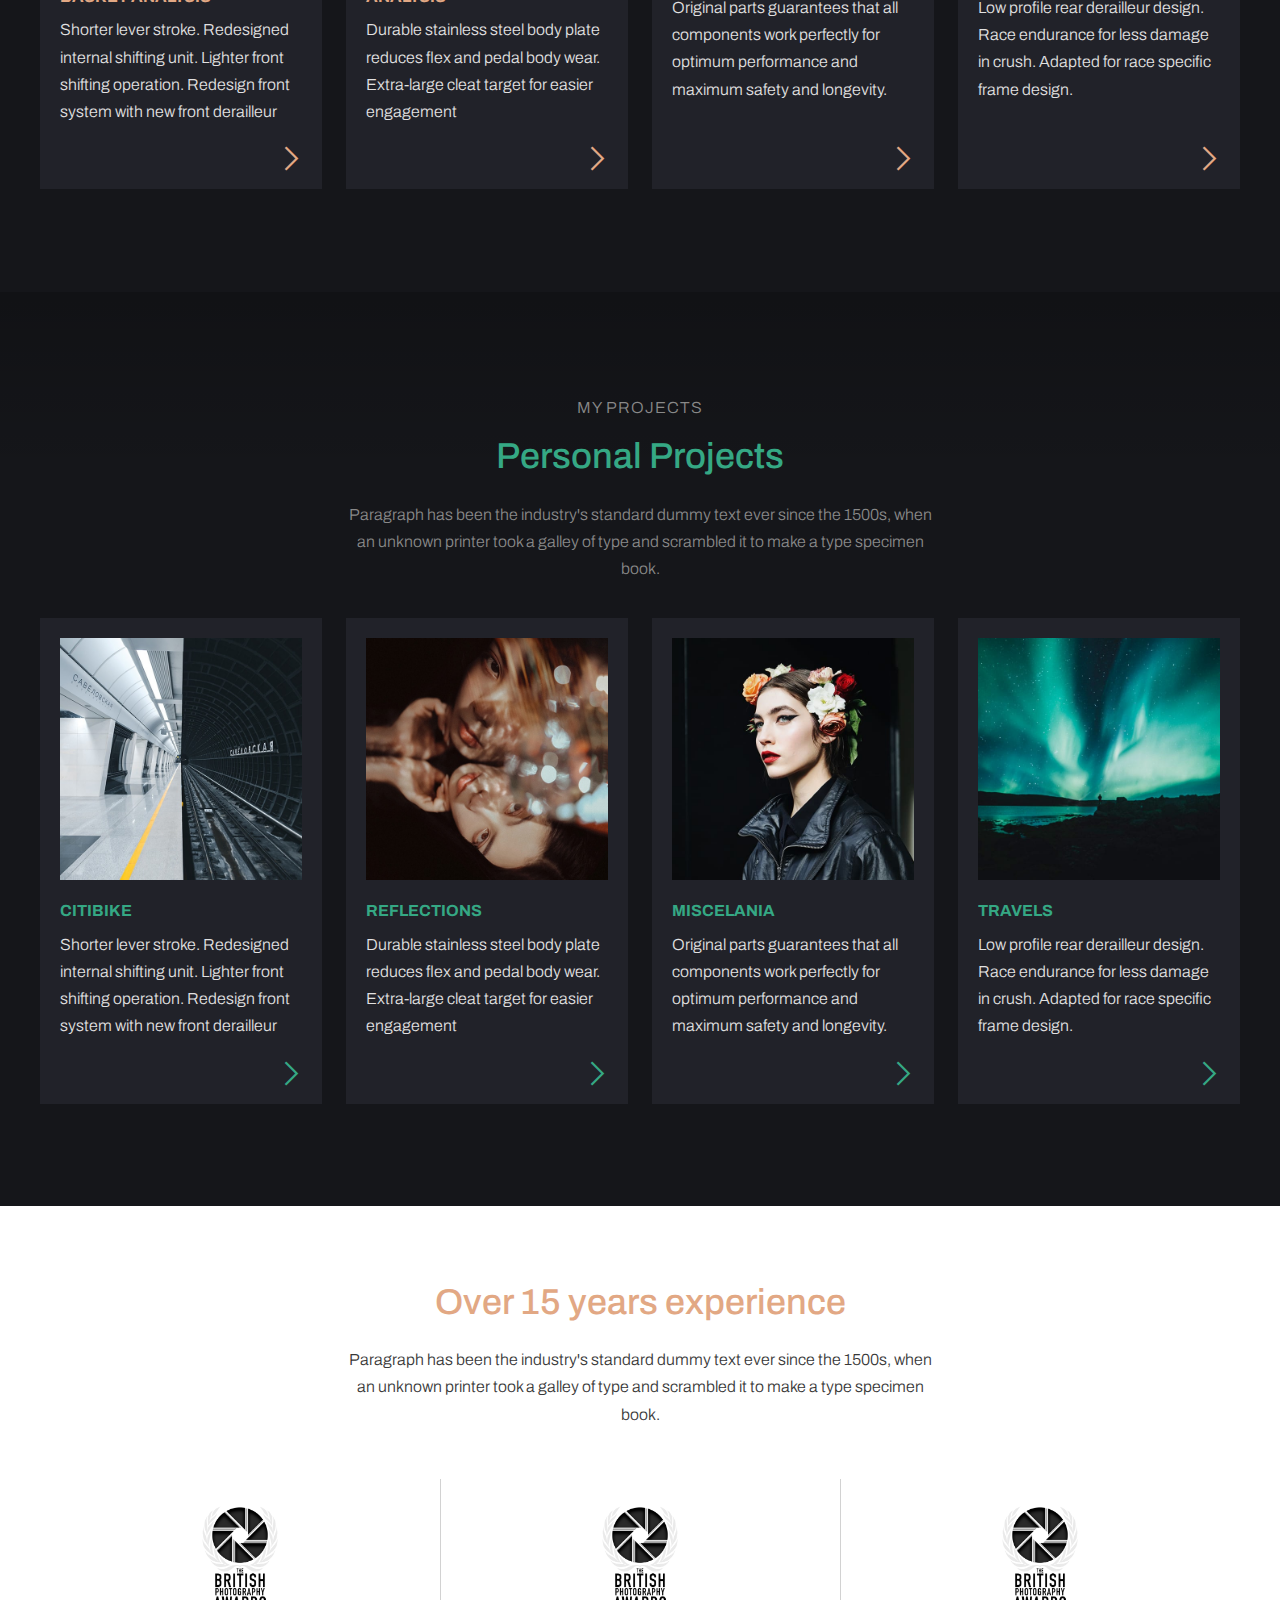
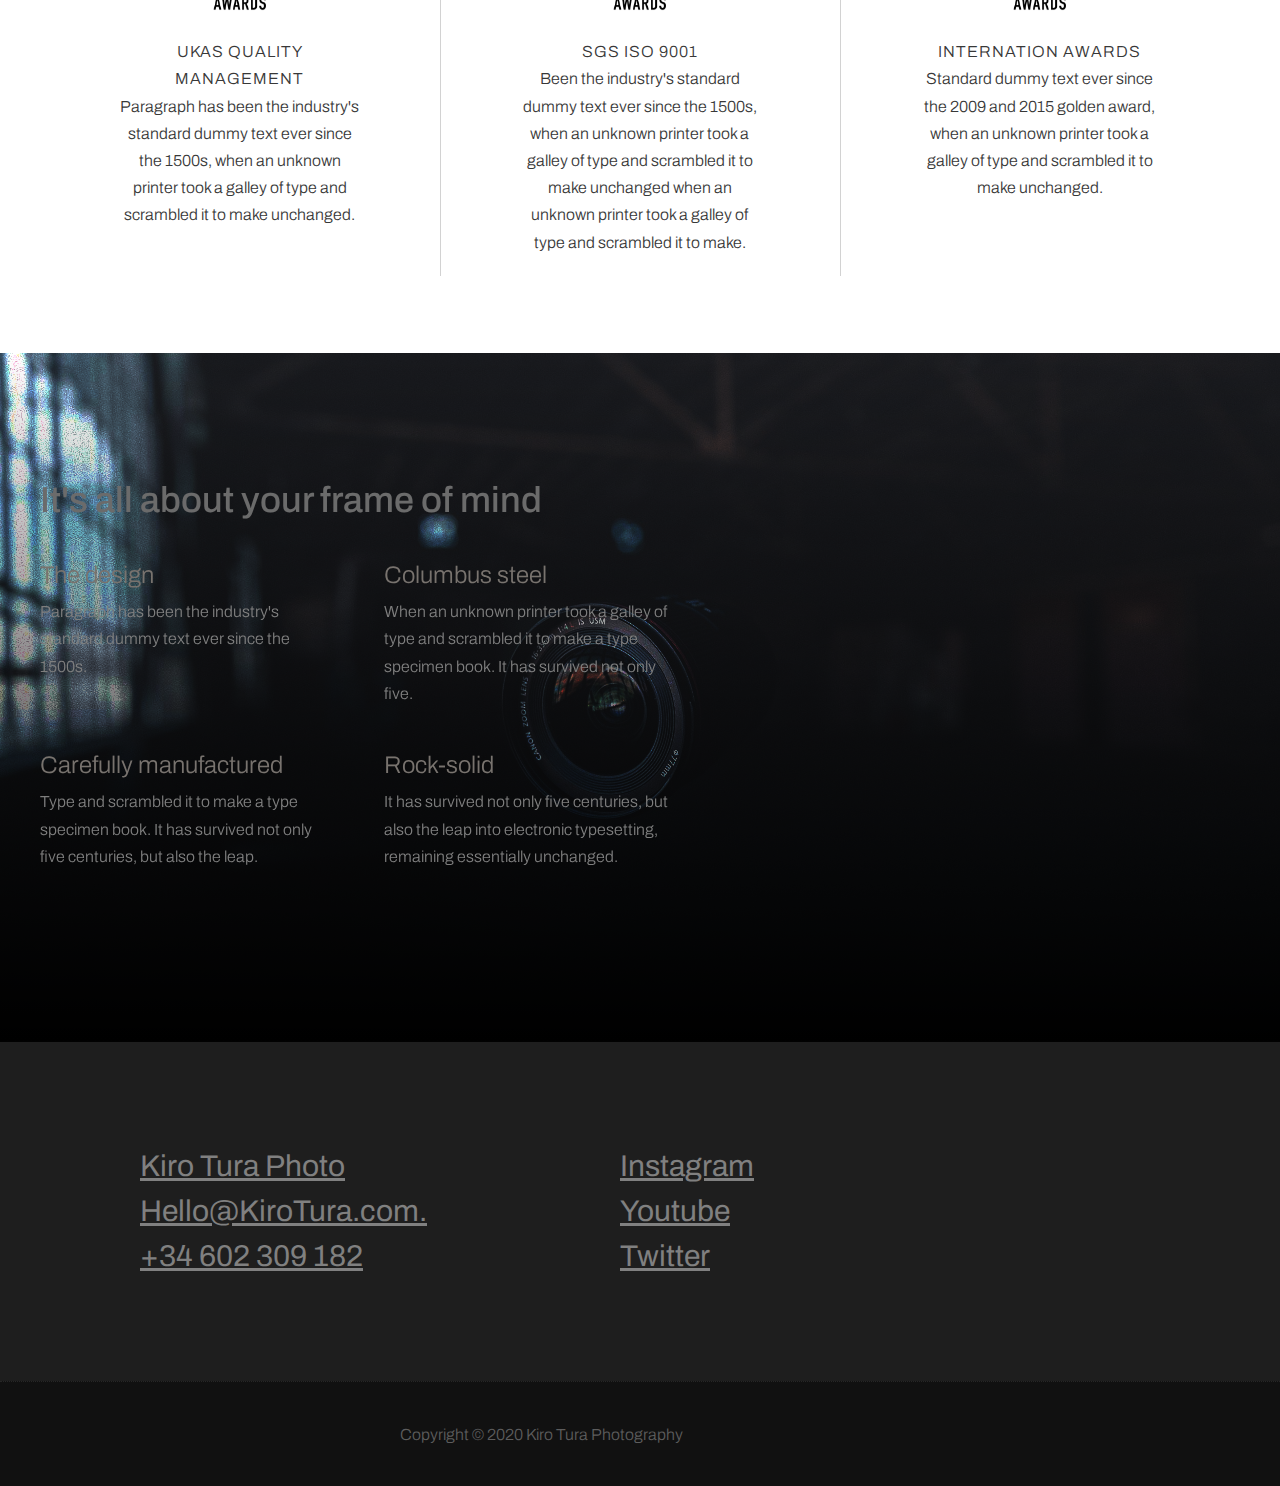
==== commit 435823ae: "Add files via upload" ====
--- a/index.html
+++ b/index.html
@@ -29,7 +29,7 @@
     </div>
     <div class="container menu-wrapper" data-toggler="show-menu" id="view-menu"><a href="index.html" class="responsive-picture nav-logo">
         <picture>
-          <img alt="Placeholder Picture" width="93" height="150" src="./images/KT-LOGO.png">
+          <img alt="Placeholder Picture" width="93" height="150" src="./images/BM-LOGO.png">
         </picture>
       </a><ul class="list-container menu"><li class="list-item-container nav-wrapper">
           <a class="link-text nav-item" href="index.html" data-toggle="view-menu">Home</a>
@@ -43,7 +43,7 @@
     <div class="container heading-left-cont">
       <div class="container heading-section">
         <h2 class="hero-section-text">Hello,<br></h2>
-        <h1 class="heading-1-hero-section">My name is Barbara Morrison. <br>Data Analyst.</h1><a class="link-button button scroller smooth-scroll" href="#featured-projects" id="button-link-1"><span class="button-link-text-1 button-link-text-2">?</span> View projects<br></a>
+        <h1 class="heading-1-hero-section">My name is Barbara Morrison. <br>Data Analyst.</h1><a class="link-button button scroller smooth-scroll" href="#featured-projects" id="button-link-1"><span class="button-link-text-1 button-link-text-2"></span> View projects<br></a>
       </div>
     </div>
   </div>
@@ -62,7 +62,7 @@
               <img alt="Placeholder Picture" width="600" height="600" src="./images/1.jpg">
             </picture>
           </div>
-          <h6 class="project-title-box">nature</h6>
+          <h6 class="project-title-box">Instacart Grocery Basket Analysis</h6>
           <p class="paragraph text-card">Shorter lever stroke. Redesigned internal shifting unit. Lighter front shifting operation. Redesign front system with new front derailleur</p>
         </div><span class="glyph sample-60-arrow-icon"><i class="coffeecup-icons-arrow-right4"></i></span>
       </a><a href="project-page.html" class="link-container sample-60-advanced-bt">
@@ -72,7 +72,7 @@
               <img alt="Placeholder Picture" width="600" height="600" src="./images/6.jpg">
             </picture>
           </div>
-          <h6 class="project-title-box">product</h6>
+          <h6 class="project-title-box">Rockbuster Stealth Data Analysis</h6>
           <p class="paragraph text-card">Durable stainless steel body plate reduces flex and pedal body wear. Extra-large cleat target for easier engagement</p>
         </div><span class="glyph sample-60-arrow-icon"><i class="coffeecup-icons-arrow-right4"></i></span>
       </a><a href="project-page.html" class="link-container sample-60-advanced-bt">
@@ -82,7 +82,7 @@
               <img alt="Placeholder Picture" width="600" height="600" src="./images/2.jpg">
             </picture>
           </div>
-          <h6 class="project-title-box">fashion</h6>
+          <h6 class="project-title-box">Gun Violence Data</h6>
           <p class="paragraph text-card">Original parts guarantees that all components work perfectly for optimum performance and maximum safety and longevity.</p>
         </div><span class="glyph sample-60-arrow-icon"><i class="coffeecup-icons-arrow-right4"></i></span>
       </a><a href="project-page.html" class="link-container sample-60-advanced-bt">
@@ -92,7 +92,7 @@
               <img alt="Placeholder Picture" width="600" height="600" src="./images/5.jpg">
             </picture>
           </div>
-          <h6 class="project-title-box">life style</h6>
+          <h6 class="project-title-box">20th Century</h6>
           <p class="paragraph text-card">Low profile rear derailleur design. Race endurance for less damage in crush. Adapted for race specific frame design.</p>
         </div><span class="glyph sample-60-arrow-icon"><i class="coffeecup-icons-arrow-right4"></i></span>
       </a></div>
@@ -112,7 +112,7 @@
               <img alt="Placeholder Picture" width="600" height="600" src="./images/9.jpg">
             </picture>
           </div>
-          <h6 class="project-title-box"><span class="heading-text-2">city landscape</span></h6>
+          <h6 class="project-title-box"><span class="heading-text-2">Citibike</span></h6>
           <p class="paragraph text-card">Shorter lever stroke. Redesigned internal shifting unit. Lighter front shifting operation. Redesign front system with new front derailleur</p>
         </div><span class="glyph sample-60-arrow-icon personal"><i class="coffeecup-icons-arrow-right4"></i></span>
       </a><a href="project-page.html" class="link-container sample-60-advanced-bt">
--- a/css/main.css
+++ b/css/main.css
@@ -865,7 +865,7 @@
           flex-direction: row;
   height: 100vh;
   background-color: #070707;
-  background-image: url('../images/aziz-acharki-209259-unsplash.jpg');
+  background-image: url('../images/header-w-headshot.jpg');
   background-attachment: scroll;
   background-position: center bottom;
   background-clip: border-box;
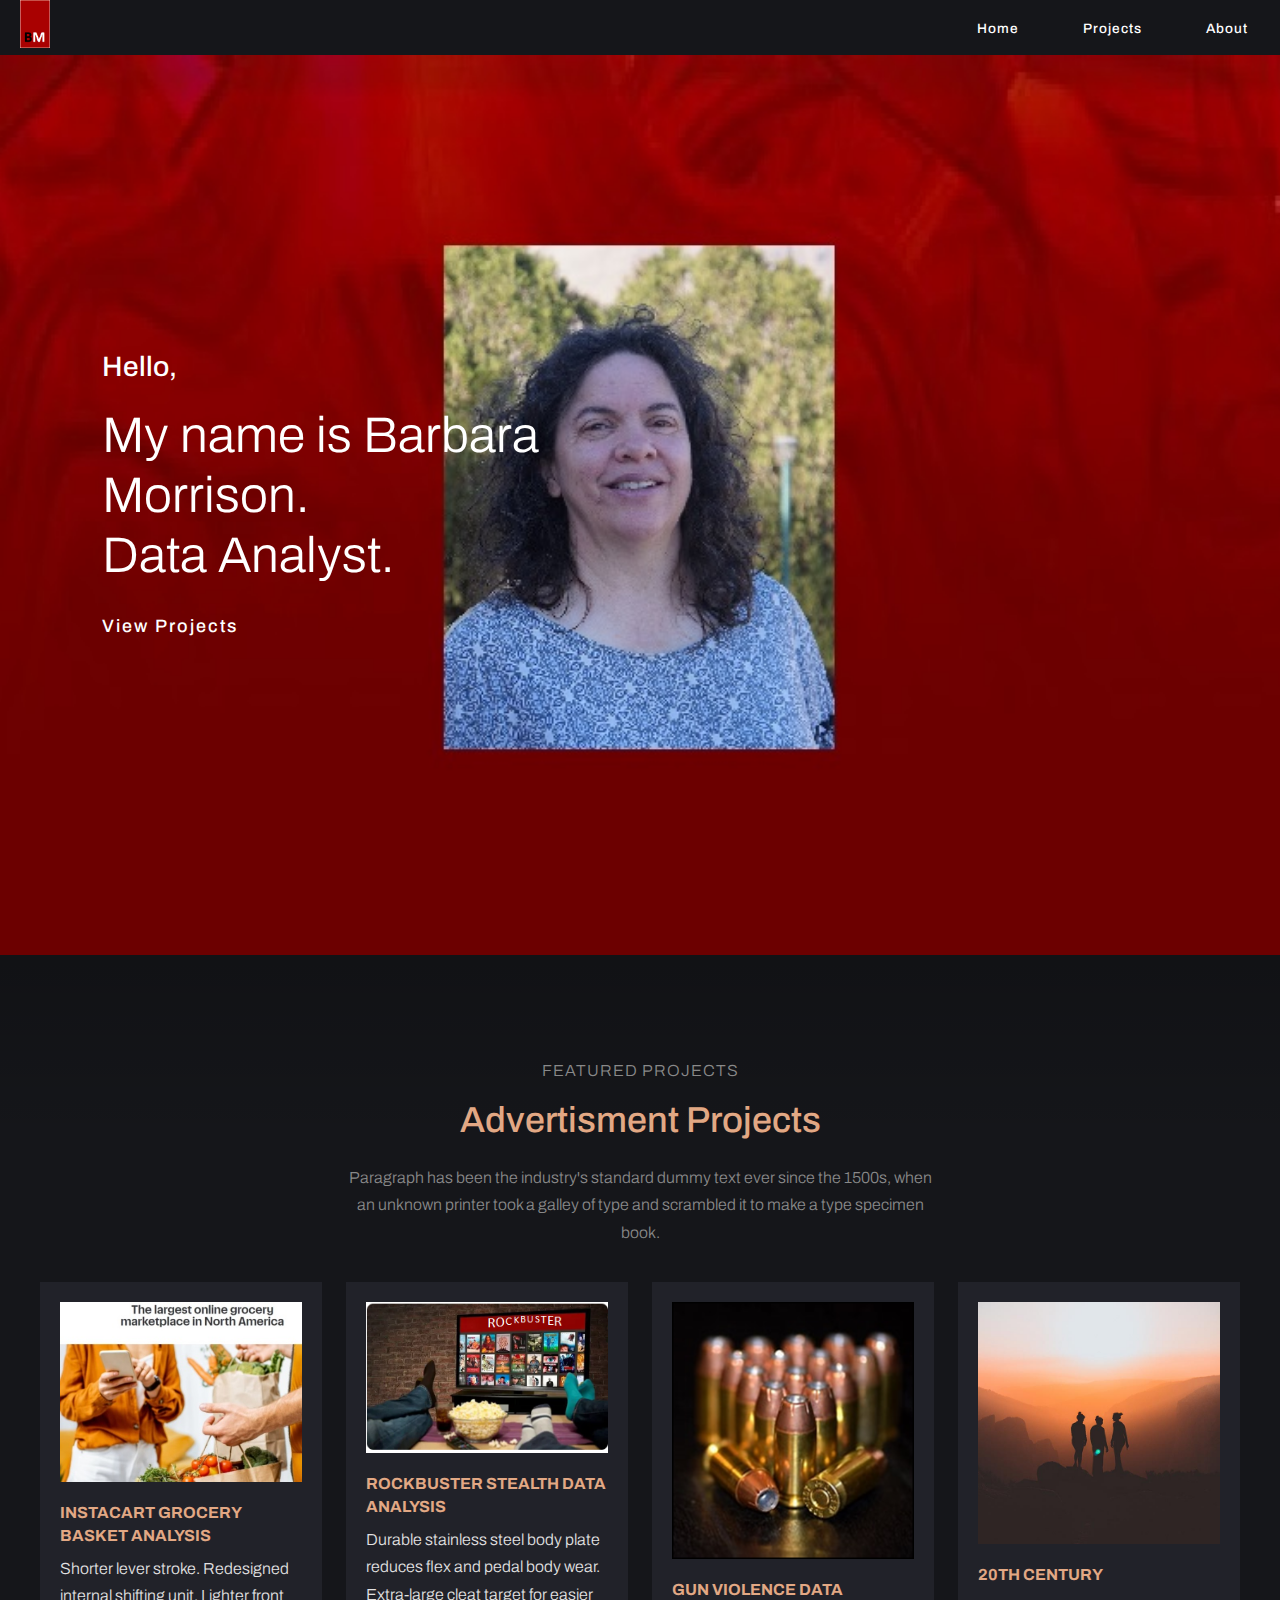
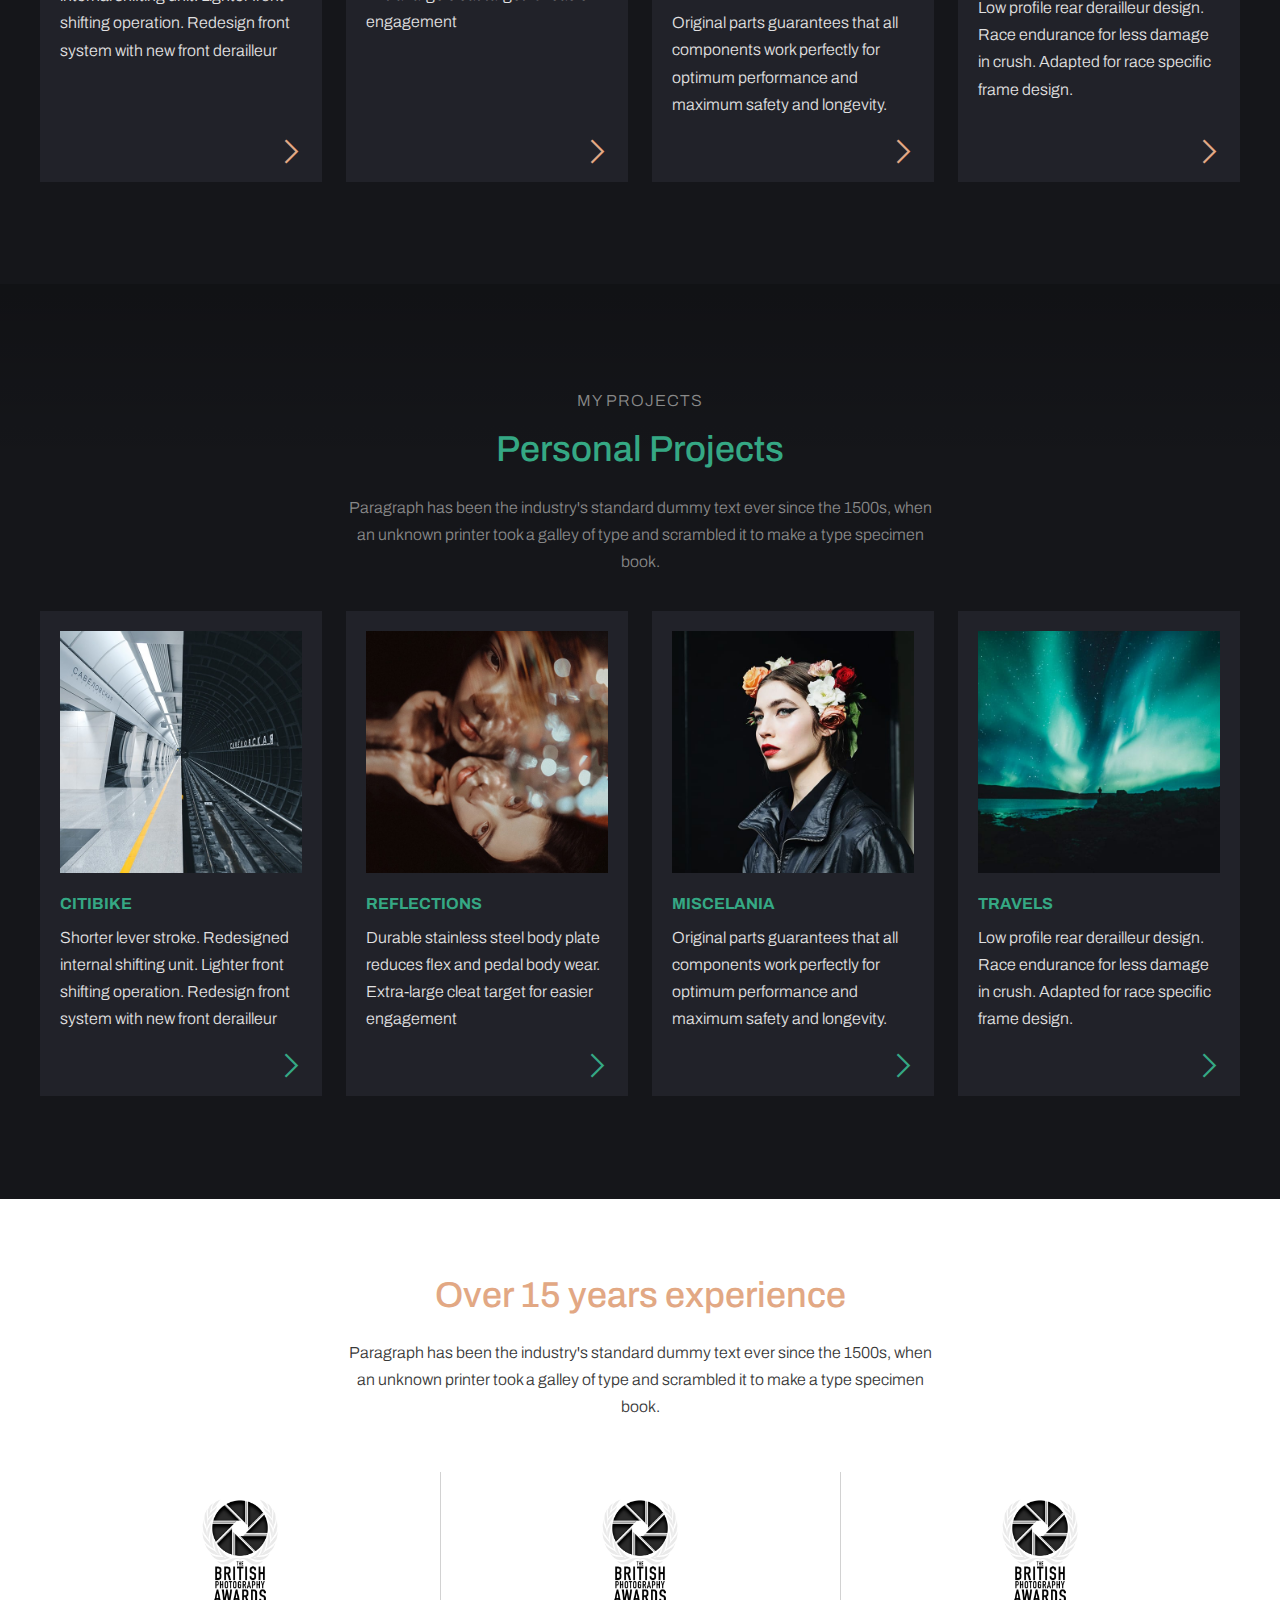
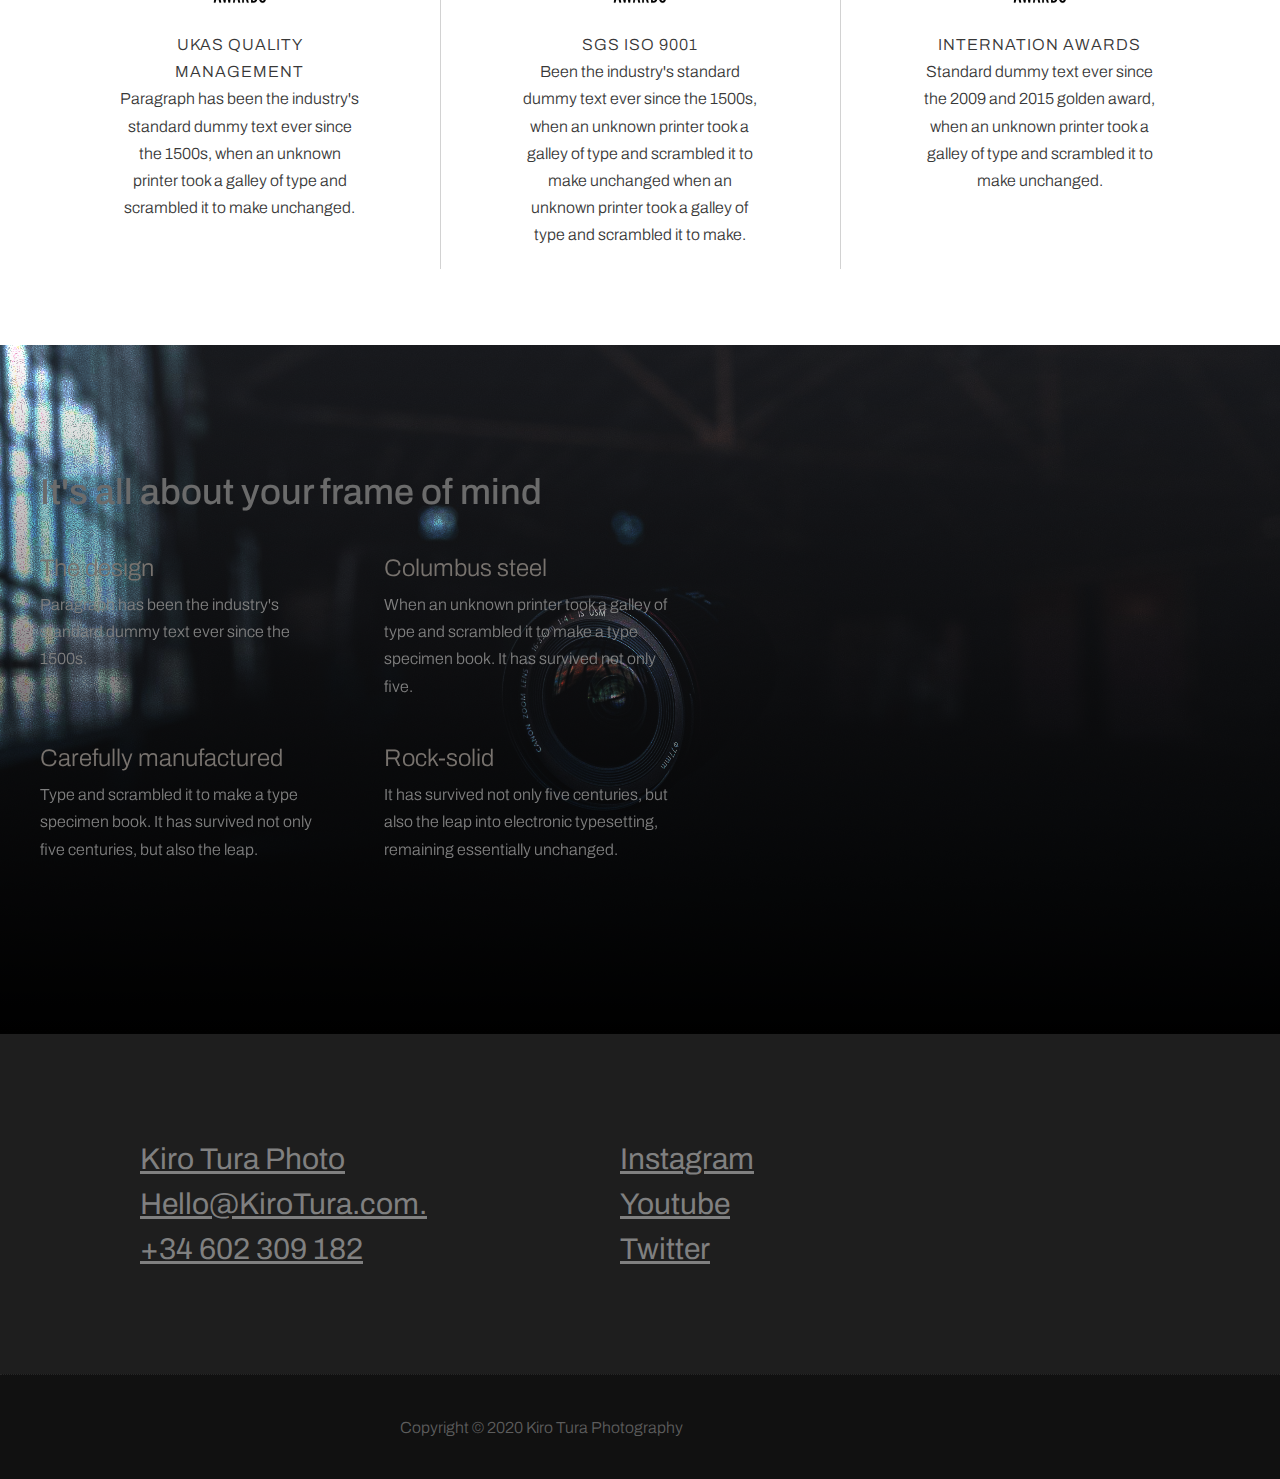
==== commit 68a75e2e: "Add files via upload" ====
--- a/index.html
+++ b/index.html
@@ -59,7 +59,7 @@
         <div class="container">
           <div class="responsive-picture sample-60-img">
             <picture>
-              <img alt="Placeholder Picture" width="600" height="600" src="./images/1.jpg">
+              <img alt="Placeholder Picture" width="600" height="600" src="./images/Instacart.png">
             </picture>
           </div>
           <h6 class="project-title-box">Instacart Grocery Basket Analysis</h6>
@@ -69,7 +69,7 @@
         <div class="container">
           <div class="responsive-picture sample-60-img">
             <picture>
-              <img alt="Placeholder Picture" width="600" height="600" src="./images/6.jpg">
+              <img alt="Placeholder Picture" width="600" height="600" src="./images/Rockbuster.png">
             </picture>
           </div>
           <h6 class="project-title-box">Rockbuster Stealth Data Analysis</h6>
@@ -79,7 +79,7 @@
         <div class="container">
           <div class="responsive-picture sample-60-img">
             <picture>
-              <img alt="Placeholder Picture" width="600" height="600" src="./images/2.jpg">
+              <img alt="Placeholder Picture" width="600" height="600" src="./images/GunViolenceBullets.png">
             </picture>
           </div>
           <h6 class="project-title-box">Gun Violence Data</h6>
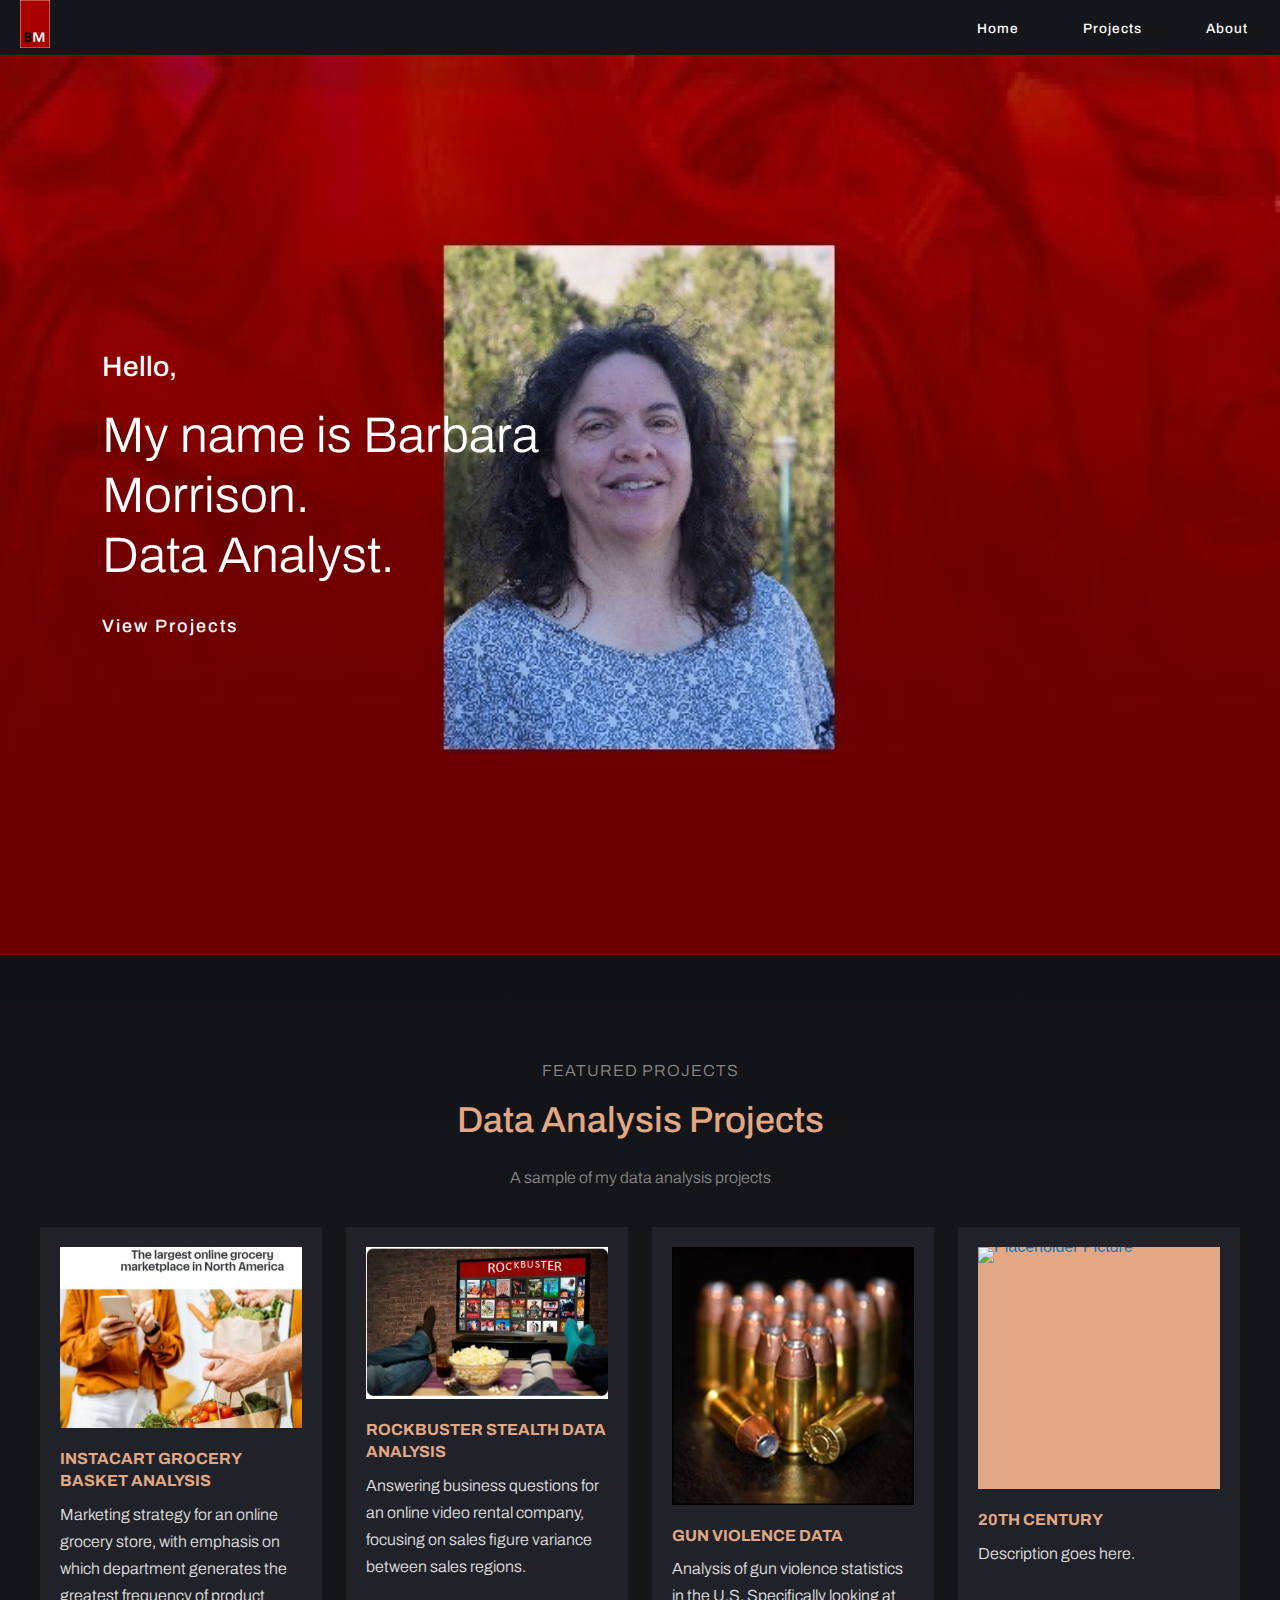
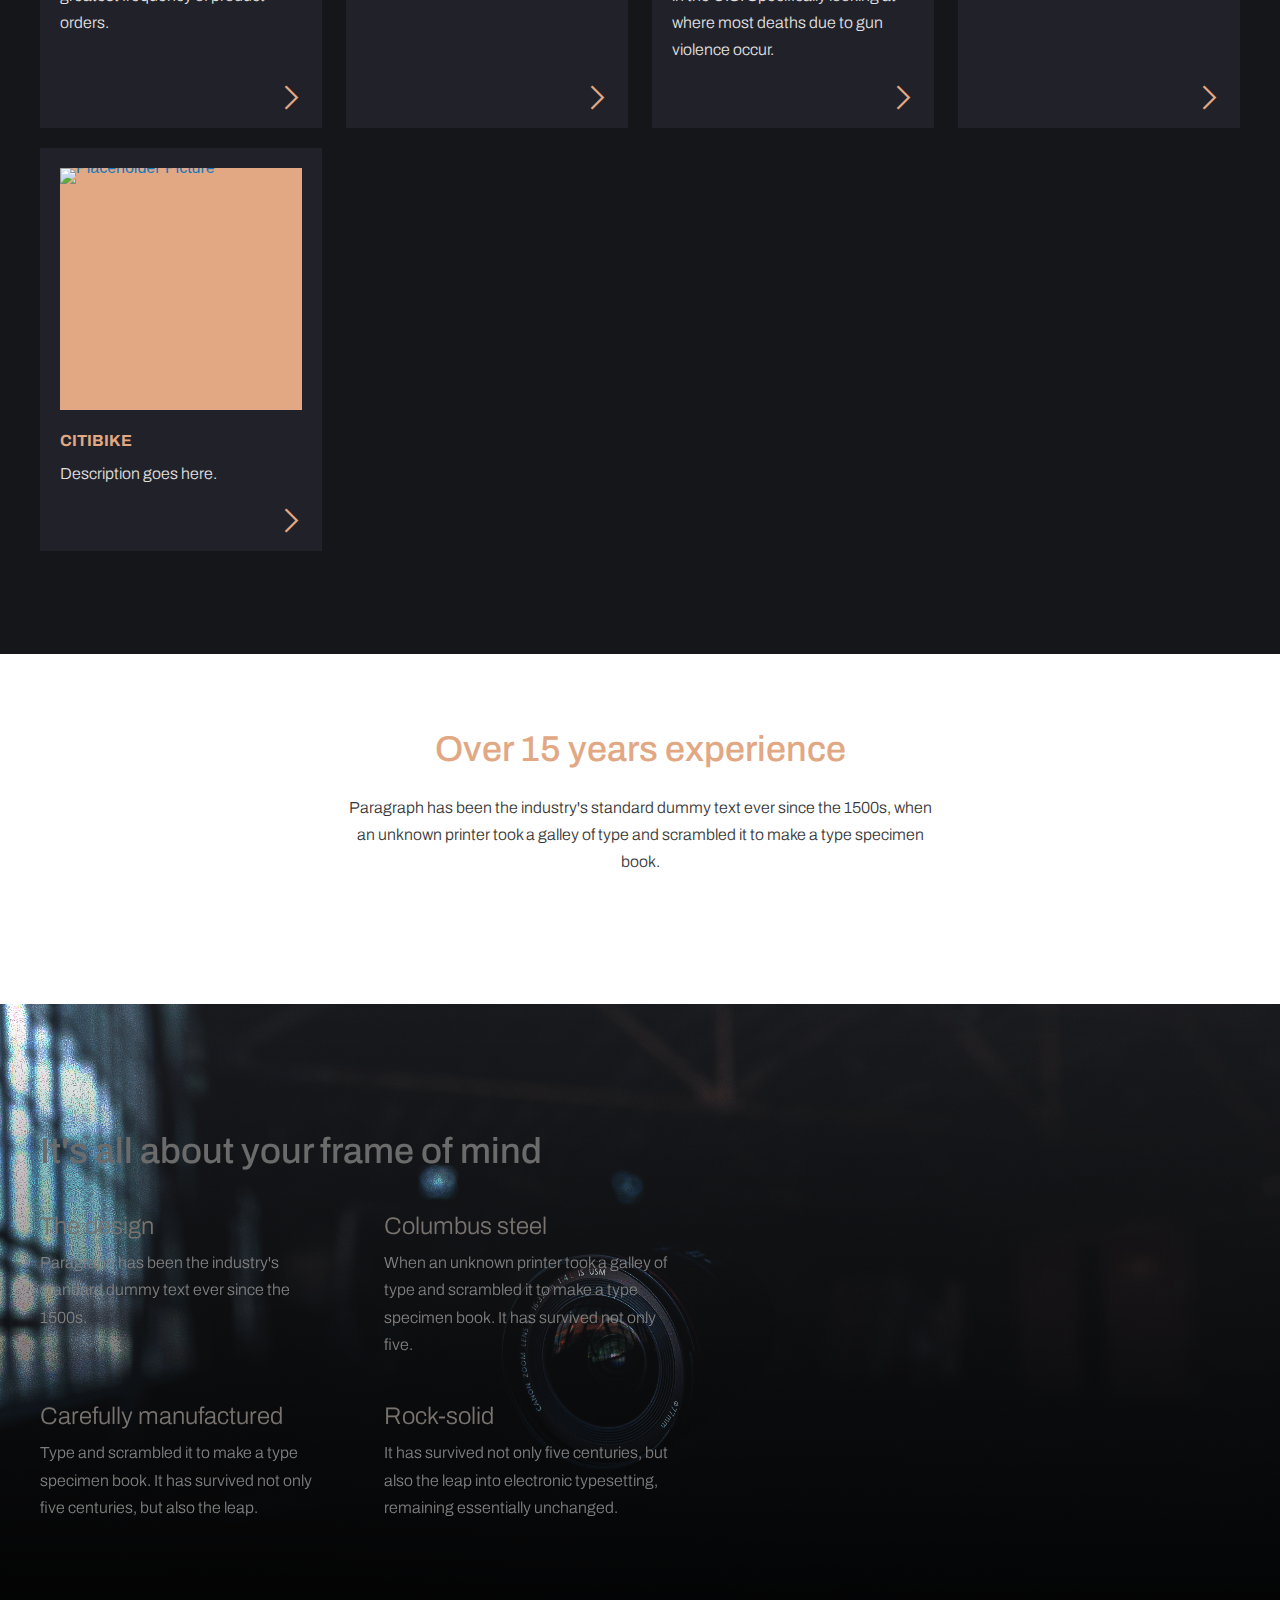
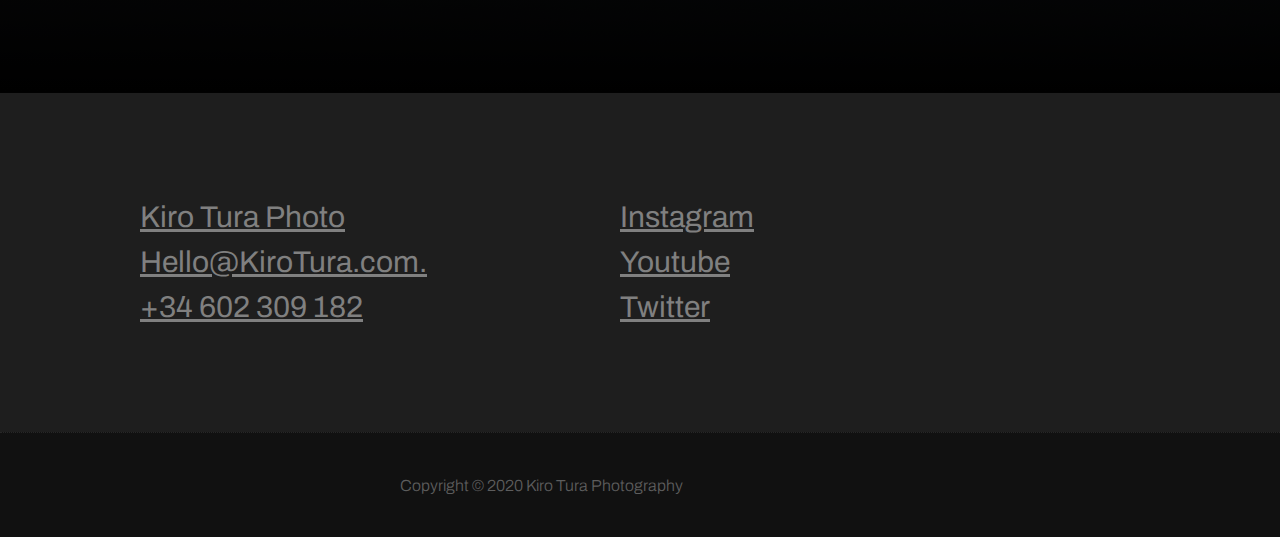
==== commit 0c6400a9: "Add files via upload" ====
--- a/index.html
+++ b/index.html
@@ -5,7 +5,7 @@
   <meta charset="utf-8">
   <meta name="viewport" content="width=device-width,initial-scale=1">
   <meta name="generator" content="RSD 5.0.3490">
-  <title>Index</title>
+  <title>Morrison</title>
   <link rel="stylesheet" href="css/foundation.min.css">
   <link rel="stylesheet" href="css/wireframe-theme.min.css">
   <script>document.createElement( "picture" );</script>
@@ -51,11 +51,11 @@
     <div class="container six-hundred-centered-cont">
       <p class="paragraph centered light"><span class="uppercase-p-1">Featured projects</span></p>
       <h2 class="centered turquoise">
-        <font color="#e2a884">Advertisment Projects</font>
+        <font color="#e2a884">Data Analysis Projects</font>
       </h2>
-      <p class="paragraph centered light">Paragraph has been the industry's standard dummy text ever since the 1500s, when an unknown printer took a galley of type and scrambled it to make a type specimen book.</p>
+      <p class="paragraph centered light">A sample of my data analysis projects</p>
     </div>
-    <div class="container sample-60-buttons-cont twelve-hundred-centered-cont" data-outofview="true"><a href="project-page.html" class="link-container sample-60-advanced-bt">
+    <div class="container sample-60-buttons-cont twelve-hundred-centered-cont" data-outofview="true"><a href="instacart-page.html" class="link-container sample-60-advanced-bt">
         <div class="container">
           <div class="responsive-picture sample-60-img">
             <picture>
@@ -63,7 +63,7 @@
             </picture>
           </div>
           <h6 class="project-title-box">Instacart Grocery Basket Analysis</h6>
-          <p class="paragraph text-card">Shorter lever stroke. Redesigned internal shifting unit. Lighter front shifting operation. Redesign front system with new front derailleur</p>
+          <p class="paragraph text-card">Marketing strategy for an online grocery store, with emphasis on which department generates the greatest frequency of product orders.</p>
         </div><span class="glyph sample-60-arrow-icon"><i class="coffeecup-icons-arrow-right4"></i></span>
       </a><a href="project-page.html" class="link-container sample-60-advanced-bt">
         <div class="container">
@@ -73,7 +73,7 @@
             </picture>
           </div>
           <h6 class="project-title-box">Rockbuster Stealth Data Analysis</h6>
-          <p class="paragraph text-card">Durable stainless steel body plate reduces flex and pedal body wear. Extra-large cleat target for easier engagement</p>
+          <p class="paragraph text-card">Answering business questions for an online video rental company, focusing on sales figure variance between sales regions.</p>
         </div><span class="glyph sample-60-arrow-icon"><i class="coffeecup-icons-arrow-right4"></i></span>
       </a><a href="project-page.html" class="link-container sample-60-advanced-bt">
         <div class="container">
@@ -83,100 +83,40 @@
             </picture>
           </div>
           <h6 class="project-title-box">Gun Violence Data</h6>
-          <p class="paragraph text-card">Original parts guarantees that all components work perfectly for optimum performance and maximum safety and longevity.</p>
+          <p class="paragraph text-card">Analysis of gun violence statistics in the U.S. Specifically looking at where most deaths due to gun violence occur.</p>
         </div><span class="glyph sample-60-arrow-icon"><i class="coffeecup-icons-arrow-right4"></i></span>
       </a><a href="project-page.html" class="link-container sample-60-advanced-bt">
         <div class="container">
           <div class="responsive-picture sample-60-img">
             <picture>
-              <img alt="Placeholder Picture" width="600" height="600" src="./images/5.jpg">
+              <img alt="Placeholder Picture" width="600" height="600" src="./images/20thCent.png">
             </picture>
           </div>
           <h6 class="project-title-box">20th Century</h6>
-          <p class="paragraph text-card">Low profile rear derailleur design. Race endurance for less damage in crush. Adapted for race specific frame design.</p>
+          <p class="paragraph text-card">Description goes here.</p>
         </div><span class="glyph sample-60-arrow-icon"><i class="coffeecup-icons-arrow-right4"></i></span>
-      </a></div>
-  </div>
-  <div class="container surrounding-padding-col-1">
-    <div class="container six-hundred-centered-cont">
-      <p class="paragraph centered light"><span class="uppercase-p-1">my projects</span></p>
-      <h2 class="centered turquoise">
-        <font color="#e2a884" class="heading-text-1">Personal Projects</font>
-      </h2>
-      <p class="paragraph centered light">Paragraph has been the industry's standard dummy text ever since the 1500s, when an unknown printer took a galley of type and scrambled it to make a type specimen book.</p>
-    </div>
-    <div class="container sample-60-buttons-cont twelve-hundred-centered-cont" data-outofview="true"><a href="project-page.html" class="link-container sample-60-advanced-bt">
-        <div class="container">
-          <div class="responsive-picture sample-60-img">
-            <picture>
-              <img alt="Placeholder Picture" width="600" height="600" src="./images/9.jpg">
-            </picture>
-          </div>
-          <h6 class="project-title-box"><span class="heading-text-2">Citibike</span></h6>
-          <p class="paragraph text-card">Shorter lever stroke. Redesigned internal shifting unit. Lighter front shifting operation. Redesign front system with new front derailleur</p>
-        </div><span class="glyph sample-60-arrow-icon personal"><i class="coffeecup-icons-arrow-right4"></i></span>
       </a><a href="project-page.html" class="link-container sample-60-advanced-bt">
         <div class="container">
           <div class="responsive-picture sample-60-img">
             <picture>
-              <img alt="Placeholder Picture" width="600" height="600" src="./images/7.jpg">
+              <img alt="Placeholder Picture" width="600" height="600" src="./images/citibike.jpg">
             </picture>
           </div>
-          <h6 class="project-title-box"><span class="heading-text-3">reflections</span></h6>
-          <p class="paragraph text-card">Durable stainless steel body plate reduces flex and pedal body wear. Extra-large cleat target for easier engagement</p>
-        </div><span class="glyph sample-60-arrow-icon personal"><i class="coffeecup-icons-arrow-right4"></i></span>
-      </a><a href="project-page.html" class="link-container sample-60-advanced-bt">
-        <div class="container">
-          <div class="responsive-picture sample-60-img">
-            <picture>
-              <img alt="Placeholder Picture" width="600" height="600" src="./images/8.jpg">
-            </picture>
-          </div>
-          <h6 class="project-title-box"><span class="heading-text-4">miscelania</span></h6>
-          <p class="paragraph text-card">Original parts guarantees that all components work perfectly for optimum performance and maximum safety and longevity.</p>
-        </div><span class="glyph sample-60-arrow-icon personal"><i class="coffeecup-icons-arrow-right4"></i></span>
-      </a><a href="project-page.html" class="link-container sample-60-advanced-bt">
-        <div class="container">
-          <div class="responsive-picture sample-60-img">
-            <picture>
-              <img alt="Placeholder Picture" width="600" height="600" src="./images/11.jpg">
-            </picture>
-          </div>
-          <h6 class="project-title-box"><span class="heading-text-5">travels</span></h6>
-          <p class="paragraph text-card">Low profile rear derailleur design. Race endurance for less damage in crush. Adapted for race specific frame design.</p>
-        </div><span class="glyph sample-60-arrow-icon personal"><i class="coffeecup-icons-arrow-right4"></i></span>
+          <h6 class="project-title-box">Citibike</h6>
+          <p class="paragraph text-card">Description goes here.</p>
+        </div><span class="glyph sample-60-arrow-icon"><i class="coffeecup-icons-arrow-right4"></i></span>
       </a></div>
   </div>
+  
   <div class="surrounding-padding-col sample-20 container">
     <div class="container six-hundred-centered-cont">
       <h2 class="centered">Over 15 years experience</h2>
       <p class="paragraph centered">Paragraph has been the industry's standard dummy text ever since the 1500s, when an unknown printer took a galley of type and scrambled it to make a type specimen book.</p>
     </div>
+	
     <div class="container sample-20-content-cont">
-      <div class="container sample-20-1of3-cont">
-        <div class="responsive-picture sample-12-img">
-          <picture>
-            <img alt="Placeholder Picture" width="1200" height="1590" src="./images/logo_image.png">
-          </picture>
-        </div>
-        <p class="paragraph text-awards"><span class="uppercase-p">UKAS Quality Management<br></span>Paragraph has been the industry's standard dummy text ever since the 1500s, when an unknown printer took a galley of type and scrambled it to make unchanged.</p>
-      </div>
-      <div class="container sample-20-1of3-cont">
-        <div class="responsive-picture sample-12-img">
-          <picture>
-            <img alt="Placeholder Picture" width="1200" height="1590" src="./images/logo_image.png">
-          </picture>
-        </div>
-        <p class="paragraph text-awards"><span class="uppercase-p">SGS ISO 9001<br></span>Been the industry's standard dummy text ever since the 1500s, when an unknown printer took a galley of type and scrambled it to make unchanged&nbsp;when an unknown printer took a galley of type and scrambled it to make.</p>
-      </div>
-      <div class="container sample-20-1of3-cont last">
-        <div class="responsive-picture sample-12-img">
-          <picture>
-            <img alt="Placeholder Picture" width="1200" height="1590" src="./images/logo_image.png">
-          </picture>
-        </div>
-        <p class="paragraph text-awards"><span class="uppercase-p">Internation awards<br></span>Standard dummy text ever since the 2009 and 2015 golden award, when an unknown printer took a galley of type and scrambled it to make unchanged.</p>
-      </div>
+	
+      
     </div>
   </div>
   <div class="container sample-11 columbus-bike">
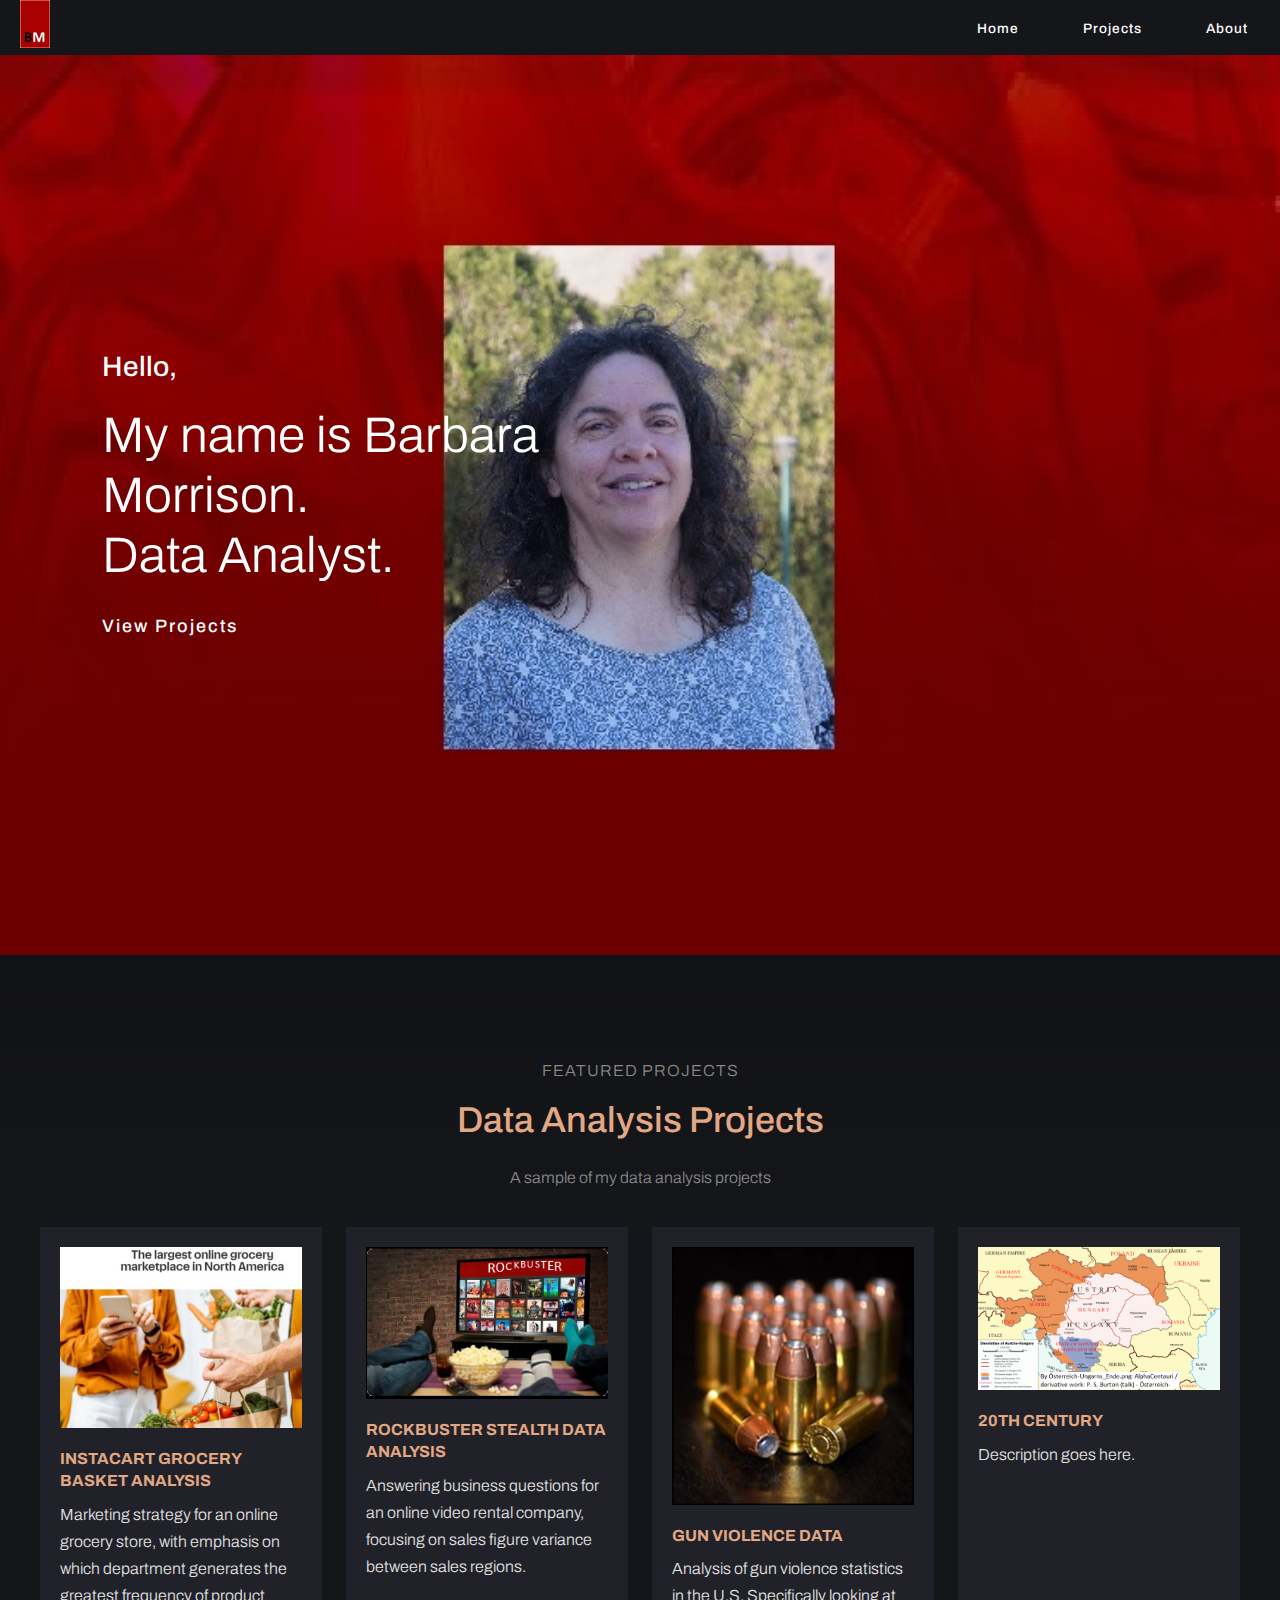
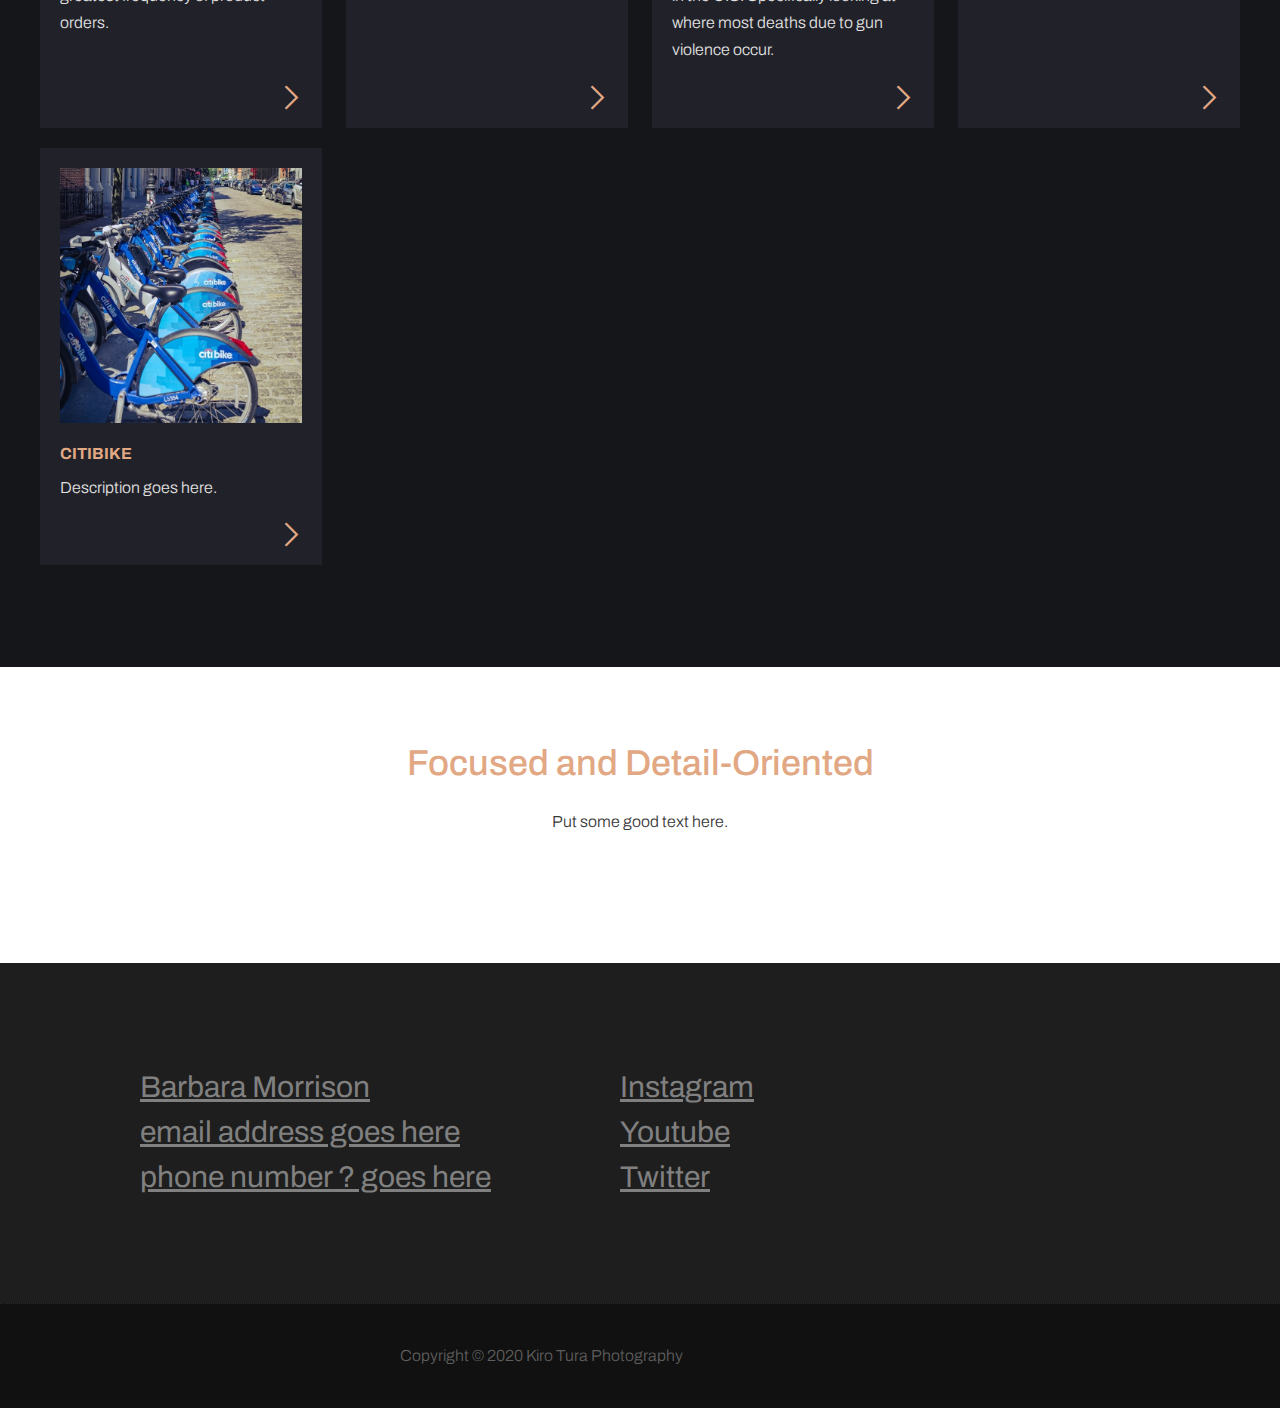
==== commit d54a2617: "Add files via upload" ====
--- a/index.html
+++ b/index.html
@@ -110,16 +110,14 @@
   
   <div class="surrounding-padding-col sample-20 container">
     <div class="container six-hundred-centered-cont">
-      <h2 class="centered">Over 15 years experience</h2>
-      <p class="paragraph centered">Paragraph has been the industry's standard dummy text ever since the 1500s, when an unknown printer took a galley of type and scrambled it to make a type specimen book.</p>
+      <h2 class="centered">Focused and Detail-Oriented</h2>
+      <p class="paragraph centered">Put some good text here.</p>
     </div>
 	
     <div class="container sample-20-content-cont">
-	
-      
     </div>
   </div>
-  <div class="container sample-11 columbus-bike">
+ <!--  <div class="container sample-11 columbus-bike">
     <div class="container sample-11-left-col">
       <div class="container sample-11-content-cont">
         <h2 class="heading-dark-section">It's all about your frame of mind</h2>
@@ -141,13 +139,15 @@
         </div>
       </div>
     </div>
-  </div>
+  </div> -->
+  
+  <!-- Footer -->
   <div class="surrounding-padding-col footer-contact-info container">
     <div class="container one-thousand-centered-cont sample-47-content-cont">
       <div class="container footer-contact-info-cont">
-        <a class="link-text footer-contact-info" href="#">Kiro Tura Photo<br></a>
-        <a class="link-text footer-contact-info" href="#">Hello@KiroTura.com.<br></a>
-        <a class="link-text footer-contact-info" href="#">+34 602 309 182</a>
+        <a class="link-text footer-contact-info" href="#">Barbara Morrison<br></a>
+        <a class="link-text footer-contact-info" href="#">email address goes here<br></a>
+        <a class="link-text footer-contact-info" href="#">phone number ? goes here</a>
       </div>
       <div class="container footer-contact-info-cont">
         <a class="link-text footer-contact-info" href="#">Instagram<br></a>
--- a/css/main.css
+++ b/css/main.css
@@ -533,7 +533,7 @@
   display: block;
   float: none;
   clear: none;
-  margin: 10vw 20px;
+  margin: 5vw 20px;
   max-width: none;
 }
 
@@ -1004,7 +1004,7 @@
   padding-bottom: 0;
   min-height: 400px;
   background-color: #ffbc95;
-  background-image: url('../images/car-background.png');
+  background-image: url('../images/citibike.jpg');
   background-attachment: scroll;
   background-position: center center;
   background-clip: border-box;
@@ -1038,7 +1038,7 @@
   margin-top: .25rem;
   min-height: 400px;
   background-color: #ffbc95;
-  background-image: url('../images/picture-7-1.jpg');
+  background-image: url('../images/Rockbuster.png');
   background-attachment: scroll;
   background-position: center center;
   background-clip: border-box;
@@ -1070,7 +1070,7 @@
   -ms-flex-align: center;
   min-height: 60vh;
   height: auto;
-  background-image: url('../images/alexandr-bormotin-1391847-unsplash-%281%29.jpg');
+  background-image: url('../images/header.jpg');
   background-attachment: fixed;
   background-position: center -250px;
   background-clip: border-box;
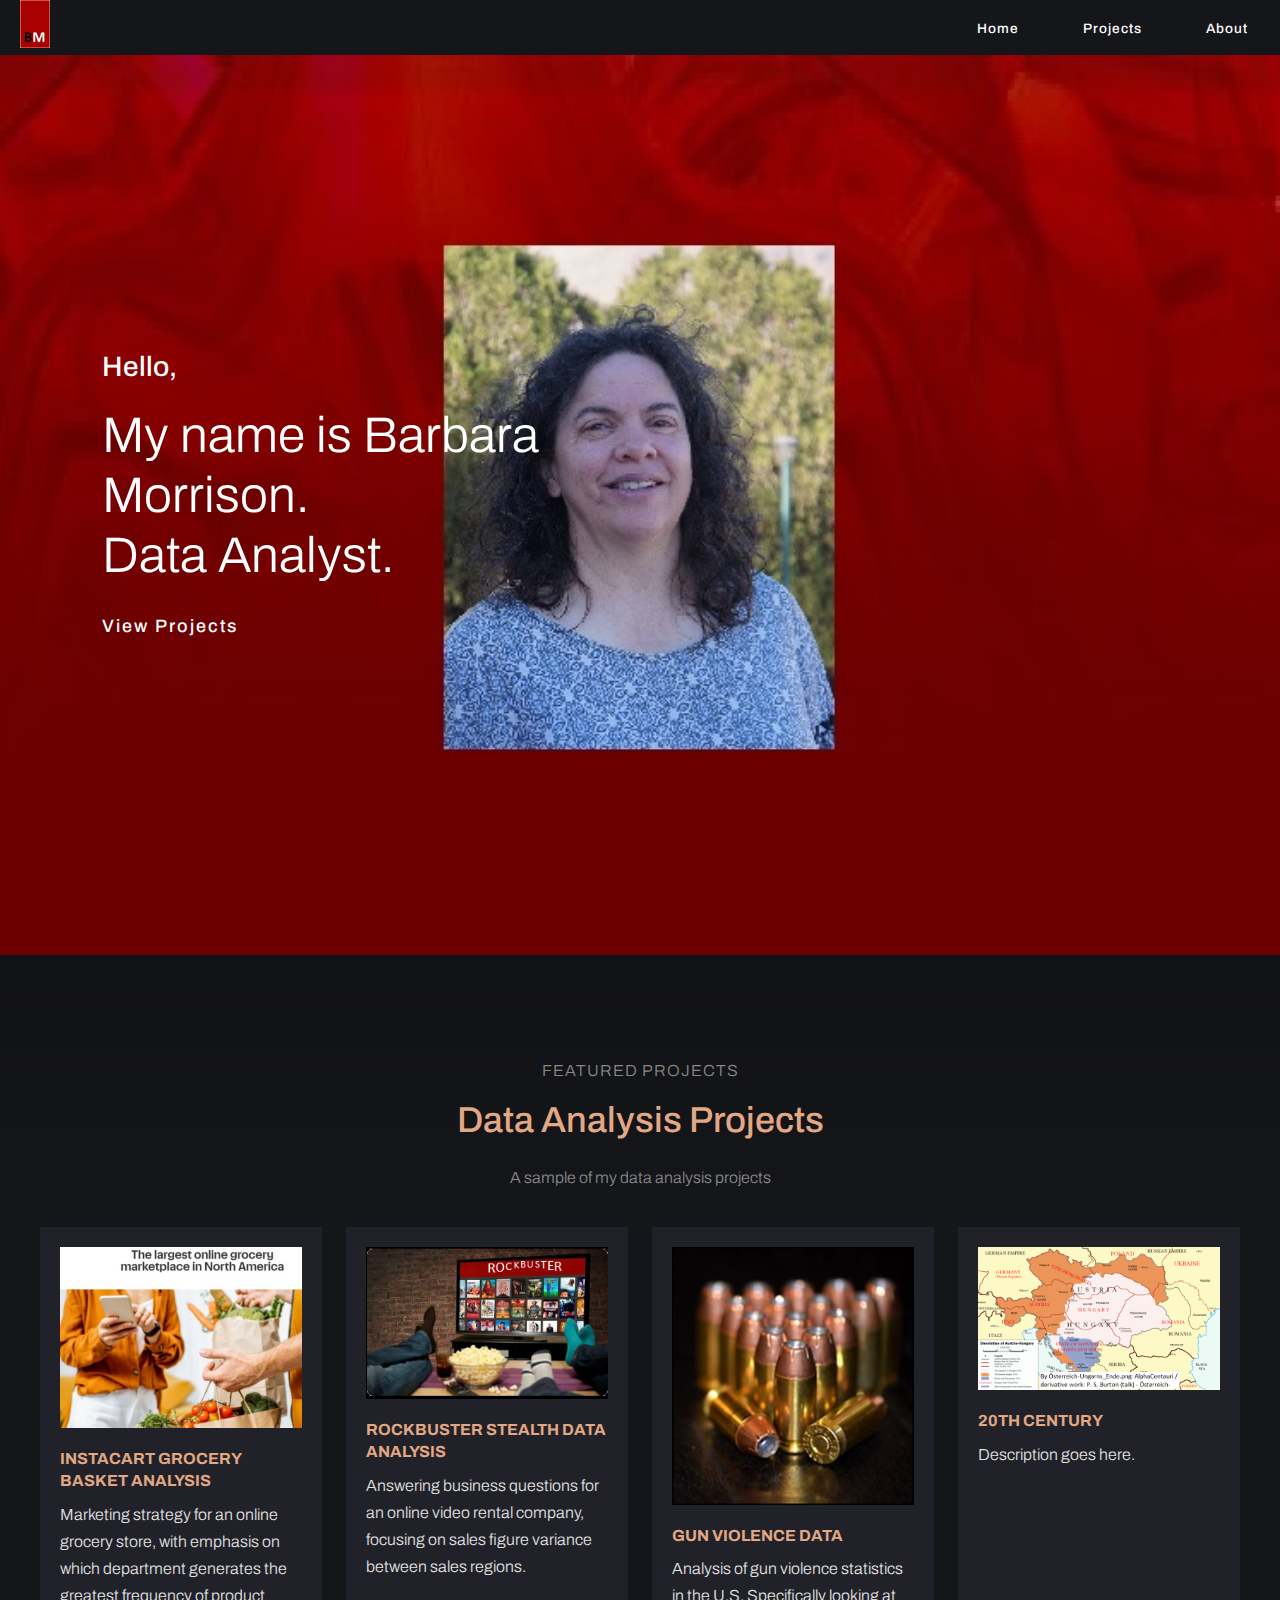
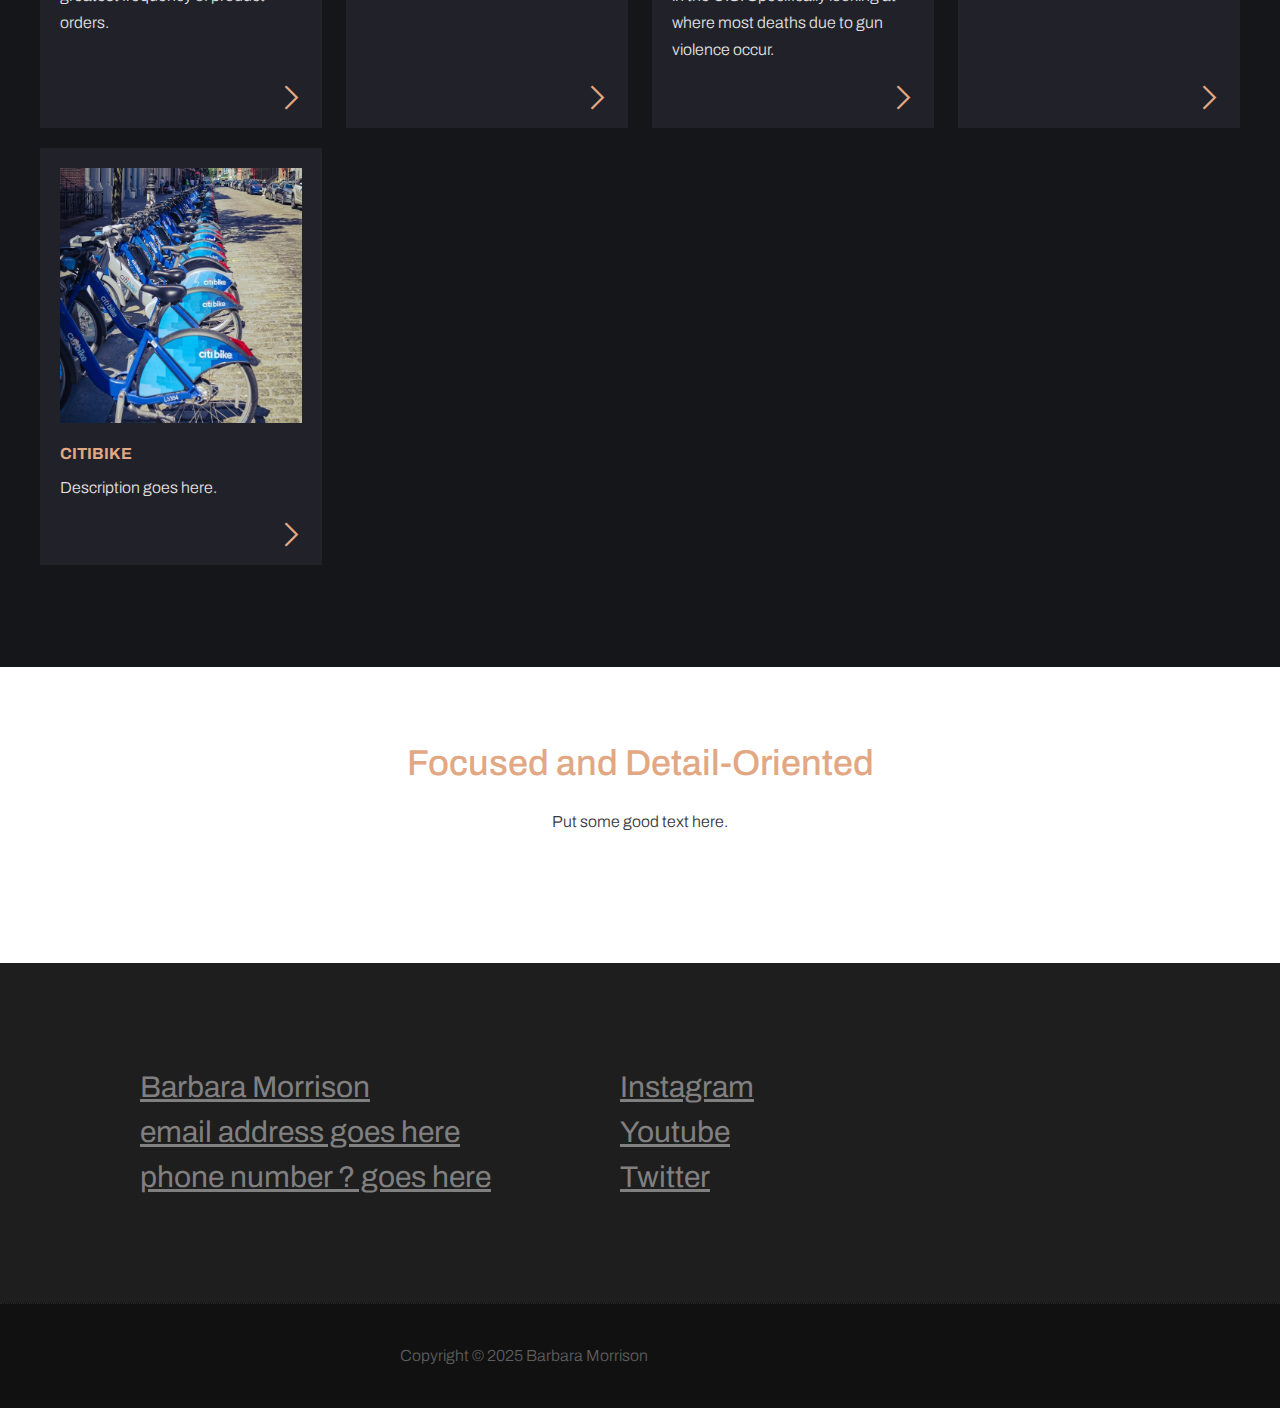
==== commit 22a75692: "Add files via upload" ====
--- a/index.html
+++ b/index.html
@@ -158,7 +158,7 @@
   </div>
   <div class="surrounding-padding-col-low footer-copyright container">
     <div class="container one-thousand-centered-cont">
-      <p class="paragraph footer-copyright-text">Copyright © 2020 Kiro Tura Photography</p>
+      <p class="paragraph footer-copyright-text">Copyright © 2025 Barbara Morrison</p>
     </div>
   </div>
   <script src="js/jquery.min.js"></script>
